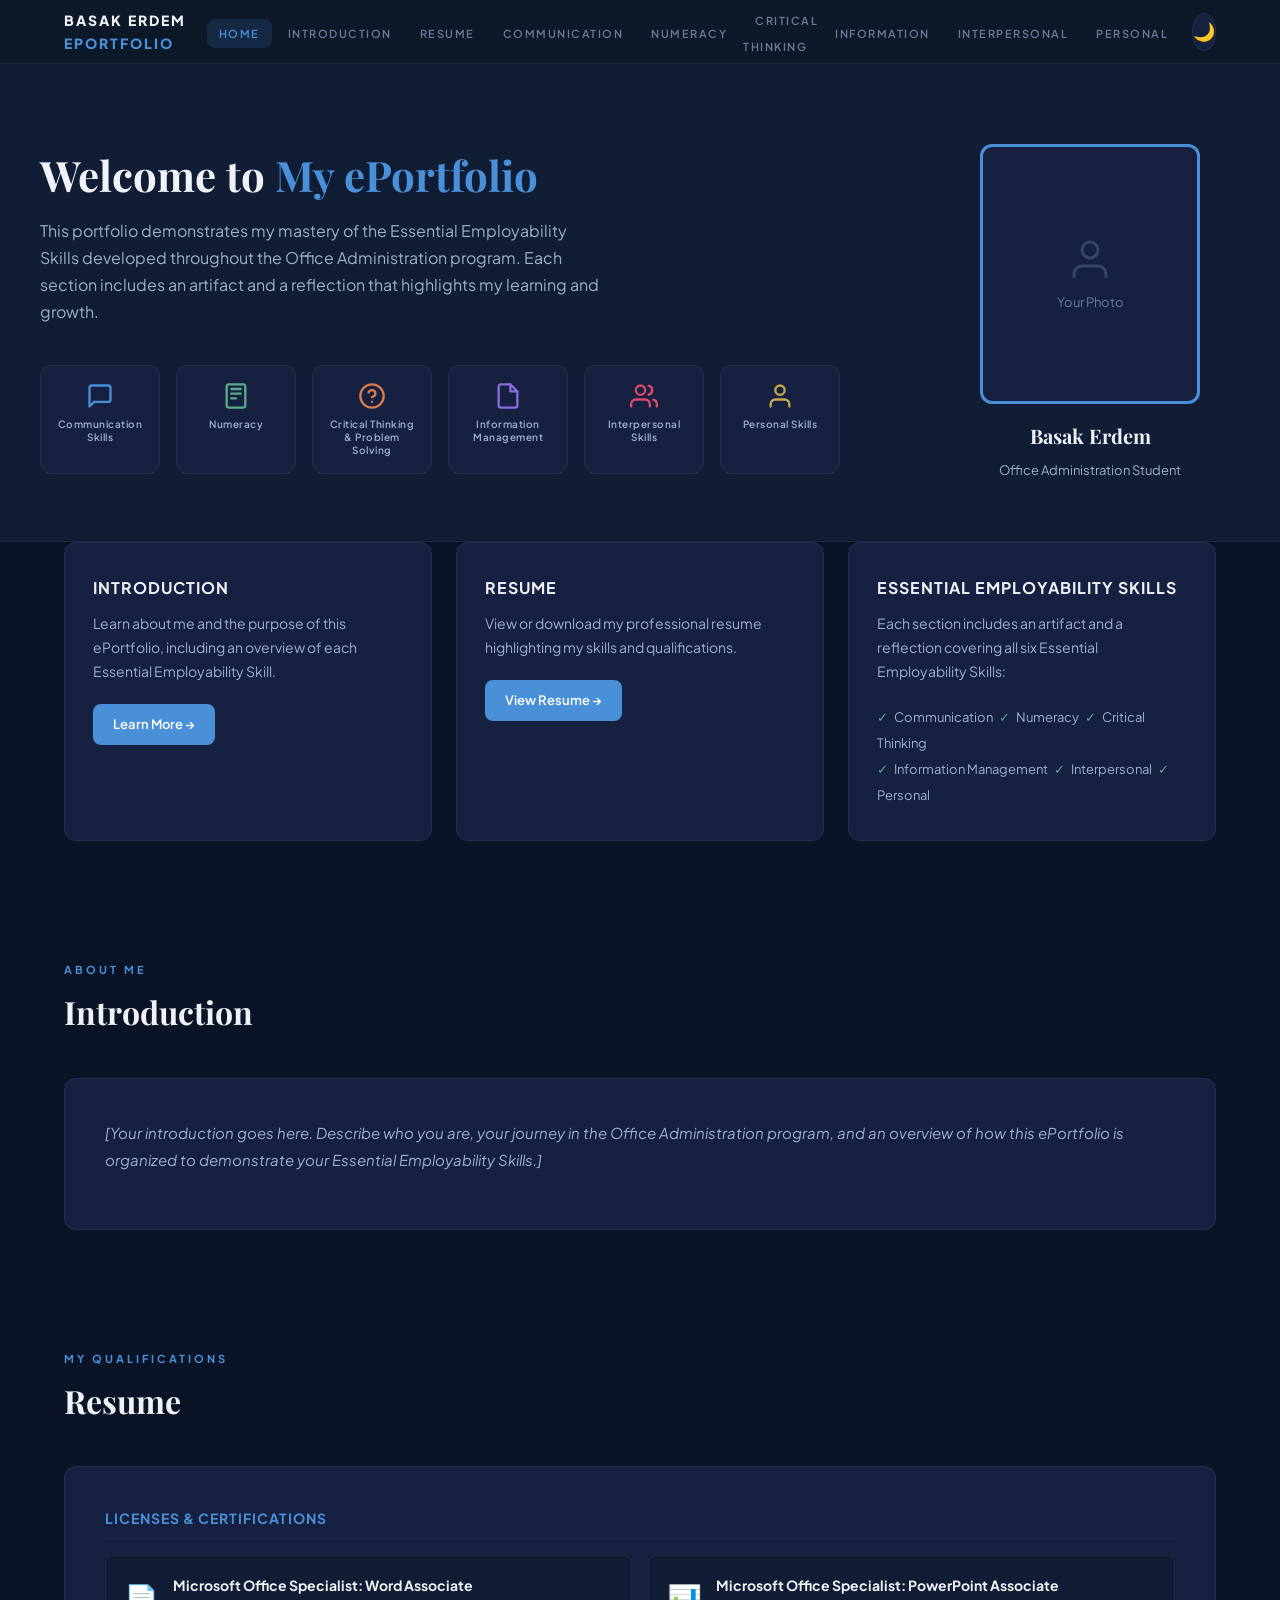
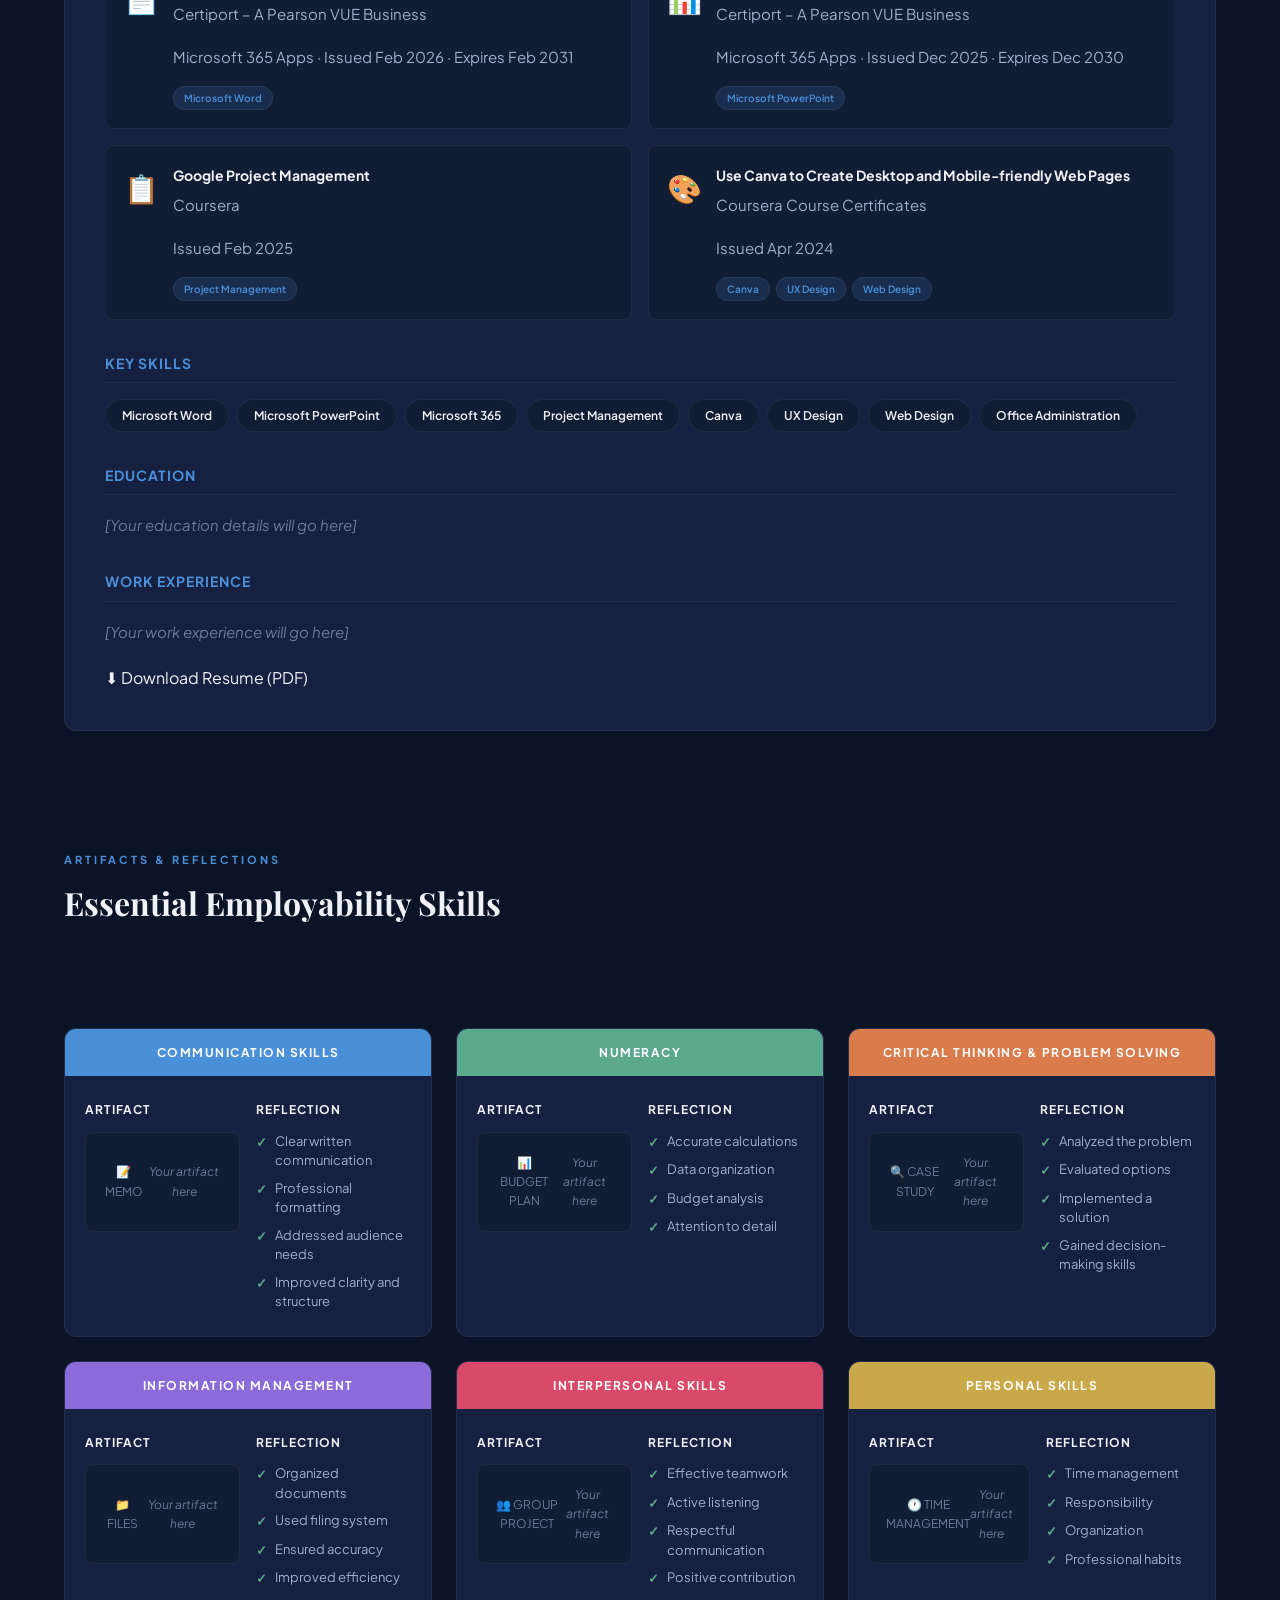
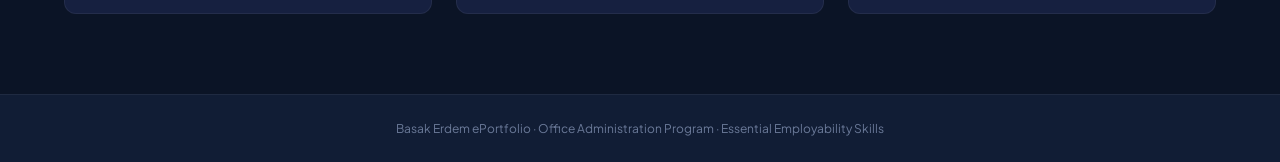
==== index.html @ 3c43a7b3 "Initial portfolio" ====
<!DOCTYPE html>
<html lang="en" data-theme="dark">
<head>
<meta charset="UTF-8">
<meta name="viewport" content="width=device-width, initial-scale=1.0">
<title>Basak Erdem ePortfolio</title>
<link rel="preconnect" href="https://fonts.googleapis.com">
<link href="https://fonts.googleapis.com/css2?family=Plus+Jakarta+Sans:wght@400;500;600;700;800&family=Playfair+Display:wght@600;700&display=swap" rel="stylesheet">
<style>
/* ═══════════════════════════════════════════
   CSS VARIABLES — DARK & LIGHT THEMES
   ═══════════════════════════════════════════ */
:root {
  --nav-height: 64px;
  --max-width: 1200px;
  --radius: 12px;
  --radius-sm: 8px;
  --transition: 0.3s ease;
}

[data-theme="dark"] {
  --bg-primary: #0B1426;
  --bg-secondary: #111D35;
  --bg-card: #162040;
  --bg-card-hover: #1B2A4E;
  --bg-nav: #0D1829;
  --text-primary: #F0F2F8;
  --text-secondary: #A0AECB;
  --text-muted: #6B7A99;
  --accent: #4A90D9;
  --accent-light: #6AADFF;
  --accent-glow: rgba(74, 144, 217, 0.15);
  --border: rgba(255,255,255,0.06);
  --border-hover: rgba(255,255,255,0.12);
  --shadow-card: 0 4px 24px rgba(0,0,0,0.3);
  --shadow-hover: 0 8px 40px rgba(0,0,0,0.4);
  --skill-comm: #4A90D9;
  --skill-num: #5BA88C;
  --skill-crit: #D97B4A;
  --skill-info: #8B6AD9;
  --skill-inter: #D94A6A;
  --skill-personal: #C9A84A;
  --check-color: #5BA88C;
  --hero-overlay: linear-gradient(135deg, rgba(11,20,38,0.95) 0%, rgba(22,32,64,0.85) 100%);
  --photo-border: var(--accent);
}

[data-theme="light"] {
  --bg-primary: #F4F6FB;
  --bg-secondary: #FFFFFF;
  --bg-card: #FFFFFF;
  --bg-card-hover: #F8FAFF;
  --bg-nav: #FFFFFF;
  --text-primary: #1A2340;
  --text-secondary: #4A5568;
  --text-muted: #8795A8;
  --accent: #2B6CB0;
  --accent-light: #3B82C4;
  --accent-glow: rgba(43, 108, 176, 0.08);
  --border: rgba(0,0,0,0.08);
  --border-hover: rgba(0,0,0,0.14);
  --shadow-card: 0 2px 12px rgba(0,0,0,0.06);
  --shadow-hover: 0 6px 24px rgba(0,0,0,0.1);
  --skill-comm: #2B6CB0;
  --skill-num: #2F855A;
  --skill-crit: #C05621;
  --skill-info: #6B46C1;
  --skill-inter: #C53030;
  --skill-personal: #B7791F;
  --check-color: #2F855A;
  --hero-overlay: linear-gradient(135deg, rgba(244,246,251,0.95) 0%, rgba(255,255,255,0.9) 100%);
  --photo-border: var(--accent);
}

/* ═══════════════════════════════════════════
   RESET & BASE
   ═══════════════════════════════════════════ */
*, *::before, *::after { margin: 0; padding: 0; box-sizing: border-box; }

html {
  scroll-behavior: smooth;
  scroll-padding-top: var(--nav-height);
}

body {
  font-family: 'Plus Jakarta Sans', sans-serif;
  background: var(--bg-primary);
  color: var(--text-primary);
  line-height: 1.6;
  transition: background var(--transition), color var(--transition);
}

h1, h2, h3 { font-family: 'Playfair Display', serif; }

a { text-decoration: none; color: inherit; }

/* ═══════════════════════════════════════════
   NAVIGATION
   ═══════════════════════════════════════════ */
.nav {
  position: fixed;
  top: 0;
  left: 0;
  right: 0;
  height: var(--nav-height);
  background: var(--bg-nav);
  border-bottom: 1px solid var(--border);
  backdrop-filter: blur(20px);
  z-index: 1000;
  transition: background var(--transition), border var(--transition);
}

.nav-inner {
  max-width: var(--max-width);
  margin: 0 auto;
  height: 100%;
  display: flex;
  align-items: center;
  justify-content: space-between;
  padding: 0 24px;
}

.nav-brand {
  font-family: 'Plus Jakarta Sans', sans-serif;
  font-weight: 800;
  font-size: 14px;
  letter-spacing: 2px;
  text-transform: uppercase;
  color: var(--text-primary);
}

.nav-brand span {
  color: var(--accent);
}

.nav-links {
  display: flex;
  gap: 4px;
  list-style: none;
  align-items: center;
}

.nav-links a {
  font-size: 11px;
  font-weight: 600;
  letter-spacing: 1.5px;
  text-transform: uppercase;
  color: var(--text-muted);
  padding: 8px 12px;
  border-radius: var(--radius-sm);
  transition: all var(--transition);
}

.nav-links a:hover,
.nav-links a.active {
  color: var(--accent);
  background: var(--accent-glow);
}

.theme-toggle {
  background: var(--bg-card);
  border: 1px solid var(--border);
  color: var(--text-primary);
  width: 38px;
  height: 38px;
  border-radius: 50%;
  cursor: pointer;
  display: flex;
  align-items: center;
  justify-content: center;
  font-size: 18px;
  transition: all var(--transition);
  margin-left: 12px;
}

.theme-toggle:hover {
  border-color: var(--accent);
  background: var(--accent-glow);
}

.hamburger {
  display: none;
  background: none;
  border: none;
  color: var(--text-primary);
  font-size: 24px;
  cursor: pointer;
}

/* ═══════════════════════════════════════════
   HERO SECTION
   ═══════════════════════════════════════════ */
.hero {
  margin-top: var(--nav-height);
  padding: 80px 24px 60px;
  background: var(--bg-secondary);
  border-bottom: 1px solid var(--border);
  transition: background var(--transition);
}

.hero-inner {
  max-width: var(--max-width);
  margin: 0 auto;
  display: grid;
  grid-template-columns: 1fr 300px;
  gap: 60px;
  align-items: center;
}

.hero-content h1 {
  font-size: 42px;
  font-weight: 700;
  margin-bottom: 16px;
  line-height: 1.2;
}

.hero-content h1 span {
  color: var(--accent);
}

.hero-content p {
  font-size: 16px;
  color: var(--text-secondary);
  max-width: 560px;
  margin-bottom: 40px;
  line-height: 1.7;
}

/* Skill Icons Row */
.skill-icons {
  display: flex;
  gap: 16px;
  flex-wrap: wrap;
}

.skill-icon {
  display: flex;
  flex-direction: column;
  align-items: center;
  gap: 8px;
  padding: 16px 12px;
  background: var(--bg-card);
  border: 1px solid var(--border);
  border-radius: var(--radius);
  width: 120px;
  transition: all var(--transition);
  cursor: default;
}

.skill-icon:hover {
  border-color: var(--border-hover);
  transform: translateY(-2px);
  box-shadow: var(--shadow-card);
}

.skill-icon svg {
  width: 28px;
  height: 28px;
}

.skill-icon span {
  font-size: 10px;
  font-weight: 600;
  text-align: center;
  letter-spacing: 0.5px;
  color: var(--text-secondary);
  line-height: 1.3;
}

/* Photo */
.hero-photo {
  display: flex;
  flex-direction: column;
  align-items: center;
  gap: 16px;
}

.photo-frame {
  width: 220px;
  height: 260px;
  border-radius: var(--radius);
  border: 3px solid var(--photo-border);
  overflow: hidden;
  background: var(--bg-card);
  display: flex;
  align-items: center;
  justify-content: center;
  color: var(--text-muted);
  font-size: 13px;
  position: relative;
}

.photo-frame img {
  width: 100%;
  height: 100%;
  object-fit: cover;
}

.photo-placeholder {
  display: flex;
  flex-direction: column;
  align-items: center;
  gap: 8px;
}

.photo-placeholder svg {
  width: 48px;
  height: 48px;
  opacity: 0.4;
}

.hero-photo .name-label {
  font-family: 'Playfair Display', serif;
  font-size: 20px;
  font-weight: 700;
  color: var(--text-primary);
}

.hero-photo .role-label {
  font-size: 13px;
  color: var(--text-secondary);
  margin-top: -8px;
}

/* ═══════════════════════════════════════════
   SECTION: INFO CARDS (Intro, Resume, EES)
   ═══════════════════════════════════════════ */
.section {
  padding: 60px 24px;
  max-width: var(--max-width);
  margin: 0 auto;
}

.section-label {
  font-size: 11px;
  font-weight: 700;
  letter-spacing: 3px;
  text-transform: uppercase;
  color: var(--accent);
  margin-bottom: 8px;
}

.section-title {
  font-size: 32px;
  margin-bottom: 40px;
}

/* Info Cards Row */
.info-cards {
  display: grid;
  grid-template-columns: repeat(3, 1fr);
  gap: 24px;
  padding: 0 24px 60px;
  max-width: var(--max-width);
  margin: 0 auto;
}

.info-card {
  background: var(--bg-card);
  border: 1px solid var(--border);
  border-radius: var(--radius);
  padding: 32px 28px;
  transition: all var(--transition);
  position: relative;
  overflow: hidden;
}

.info-card:hover {
  border-color: var(--border-hover);
  box-shadow: var(--shadow-card);
  transform: translateY(-2px);
}

.info-card h3 {
  font-family: 'Plus Jakarta Sans', sans-serif;
  font-size: 16px;
  font-weight: 700;
  letter-spacing: 1px;
  text-transform: uppercase;
  margin-bottom: 12px;
}

.info-card p {
  font-size: 14px;
  color: var(--text-secondary);
  line-height: 1.7;
  margin-bottom: 20px;
}

.info-card .btn {
  display: inline-flex;
  align-items: center;
  gap: 6px;
  background: var(--accent);
  color: #fff;
  padding: 10px 20px;
  border-radius: var(--radius-sm);
  font-size: 13px;
  font-weight: 600;
  transition: all var(--transition);
}

.info-card .btn:hover {
  background: var(--accent-light);
}

.ees-list {
  font-size: 13px;
  color: var(--text-secondary);
  line-height: 2;
}

.ees-list .check {
  color: var(--check-color);
  margin-right: 4px;
}

/* ═══════════════════════════════════════════
   INTRODUCTION & RESUME SECTIONS
   ═══════════════════════════════════════════ */
.intro-section,
.resume-section {
  padding: 60px 24px;
  max-width: var(--max-width);
  margin: 0 auto;
}

.intro-content,
.resume-content {
  background: var(--bg-card);
  border: 1px solid var(--border);
  border-radius: var(--radius);
  padding: 40px;
}

.intro-content p,
.resume-content p {
  color: var(--text-secondary);
  font-size: 15px;
  line-height: 1.8;
  margin-bottom: 16px;
}

.resume-download {
  margin-top: 20px;
}

.resume-heading {
  font-family: 'Plus Jakarta Sans', sans-serif;
  font-size: 14px;
  font-weight: 700;
  letter-spacing: 1px;
  text-transform: uppercase;
  color: var(--accent);
  margin-bottom: 16px;
  padding-bottom: 8px;
  border-bottom: 1px solid var(--border);
}

.cert-grid {
  display: grid;
  grid-template-columns: repeat(2, 1fr);
  gap: 16px;
}

.cert-card {
  display: flex;
  gap: 14px;
  padding: 18px;
  background: var(--bg-secondary);
  border: 1px solid var(--border);
  border-radius: var(--radius-sm);
  transition: all var(--transition);
}

.cert-card:hover {
  border-color: var(--border-hover);
  box-shadow: var(--shadow-card);
}

.cert-icon {
  font-size: 28px;
  flex-shrink: 0;
  margin-top: 2px;
}

.cert-details h4 {
  font-family: 'Plus Jakarta Sans', sans-serif;
  font-size: 14px;
  font-weight: 700;
  color: var(--text-primary);
  margin-bottom: 4px;
}

.cert-issuer {
  font-size: 13px;
  color: var(--text-secondary);
  margin-bottom: 2px;
}

.cert-meta {
  font-size: 11px;
  color: var(--text-muted);
  margin-bottom: 8px;
}

.cert-tags {
  display: flex;
  gap: 6px;
  flex-wrap: wrap;
}

.cert-tag {
  font-size: 10px;
  font-weight: 600;
  padding: 3px 10px;
  background: var(--accent-glow);
  color: var(--accent);
  border-radius: 20px;
  border: 1px solid var(--border);
}

.skills-tags {
  display: flex;
  gap: 8px;
  flex-wrap: wrap;
}

.skill-tag {
  font-size: 12px;
  font-weight: 600;
  padding: 6px 16px;
  background: var(--bg-secondary);
  color: var(--text-primary);
  border: 1px solid var(--border);
  border-radius: 20px;
  transition: all var(--transition);
}

.skill-tag:hover {
  border-color: var(--accent);
  color: var(--accent);
  background: var(--accent-glow);
}

/* ═══════════════════════════════════════════
   SKILL CARDS GRID
   ═══════════════════════════════════════════ */
.skills-grid {
  display: grid;
  grid-template-columns: repeat(3, 1fr);
  gap: 24px;
  padding: 0 24px 80px;
  max-width: var(--max-width);
  margin: 0 auto;
}

.skill-card {
  background: var(--bg-card);
  border: 1px solid var(--border);
  border-radius: var(--radius);
  overflow: hidden;
  transition: all var(--transition);
}

.skill-card:hover {
  border-color: var(--border-hover);
  box-shadow: var(--shadow-card);
  transform: translateY(-3px);
}

.skill-card-header {
  padding: 14px 20px;
  font-family: 'Plus Jakarta Sans', sans-serif;
  font-size: 12px;
  font-weight: 700;
  letter-spacing: 1.5px;
  text-transform: uppercase;
  color: #fff;
  text-align: center;
}

.skill-card-body {
  padding: 24px 20px;
  display: grid;
  grid-template-columns: 1fr 1fr;
  gap: 16px;
}

.artifact-side h4,
.reflection-side h4 {
  font-family: 'Plus Jakarta Sans', sans-serif;
  font-size: 12px;
  font-weight: 700;
  letter-spacing: 1px;
  text-transform: uppercase;
  margin-bottom: 12px;
  color: var(--text-primary);
}

.artifact-preview {
  background: var(--bg-secondary);
  border: 1px solid var(--border);
  border-radius: var(--radius-sm);
  padding: 16px;
  min-height: 100px;
  display: flex;
  align-items: center;
  justify-content: center;
  color: var(--text-muted);
  font-size: 12px;
  text-align: center;
}

.reflection-list {
  list-style: none;
  display: flex;
  flex-direction: column;
  gap: 8px;
}

.reflection-list li {
  font-size: 13px;
  color: var(--text-secondary);
  display: flex;
  align-items: flex-start;
  gap: 8px;
  line-height: 1.5;
}

.reflection-list li::before {
  content: "✓";
  color: var(--check-color);
  font-weight: 700;
  flex-shrink: 0;
  margin-top: 1px;
}

/* Skill-specific header colors */
.skill-comm .skill-card-header { background: var(--skill-comm); }
.skill-num .skill-card-header { background: var(--skill-num); }
.skill-crit .skill-card-header { background: var(--skill-crit); }
.skill-info .skill-card-header { background: var(--skill-info); }
.skill-inter .skill-card-header { background: var(--skill-inter); }
.skill-personal .skill-card-header { background: var(--skill-personal); }

/* ═══════════════════════════════════════════
   FOOTER
   ═══════════════════════════════════════════ */
.footer {
  padding: 24px;
  text-align: center;
  border-top: 1px solid var(--border);
  font-size: 12px;
  color: var(--text-muted);
  background: var(--bg-secondary);
}

/* ═══════════════════════════════════════════
   MOBILE RESPONSIVE
   ═══════════════════════════════════════════ */
@media (max-width: 900px) {
  .hero-inner { grid-template-columns: 1fr; gap: 40px; }
  .hero-photo { order: -1; }
  .info-cards { grid-template-columns: 1fr; }
  .skills-grid { grid-template-columns: 1fr; }
  .nav-links { display: none; }
  .nav-links.open {
    display: flex;
    flex-direction: column;
    position: absolute;
    top: var(--nav-height);
    left: 0;
    right: 0;
    background: var(--bg-nav);
    border-bottom: 1px solid var(--border);
    padding: 16px;
    gap: 4px;
  }
  .hamburger { display: block; }
}

@media (max-width: 600px) {
  .hero-content h1 { font-size: 28px; }
  .skill-icons { justify-content: center; }
  .skill-icon { width: 100px; }
  .skill-card-body { grid-template-columns: 1fr; }
  .intro-content, .resume-content { padding: 24px; }
  .cert-grid { grid-template-columns: 1fr; }
}

/* ═══════════════════════════════════════════
   SCROLL ANIMATIONS
   ═══════════════════════════════════════════ */
.fade-in {
  opacity: 0;
  transform: translateY(20px);
  transition: opacity 0.6s ease, transform 0.6s ease;
}

.fade-in.visible {
  opacity: 1;
  transform: translateY(0);
}
</style>
</head>
<body>

<!-- ═══════════════ NAVIGATION ═══════════════ -->
<nav class="nav">
  <div class="nav-inner">
    <div class="nav-brand">Basak Erdem <span>ePortfolio</span></div>
    <ul class="nav-links" id="navLinks">
      <li><a href="#home" class="active">Home</a></li>
      <li><a href="#introduction">Introduction</a></li>
      <li><a href="#resume">Resume</a></li>
      <li><a href="#communication">Communication</a></li>
      <li><a href="#numeracy">Numeracy</a></li>
      <li><a href="#critical-thinking">Critical Thinking</a></li>
      <li><a href="#information">Information</a></li>
      <li><a href="#interpersonal">Interpersonal</a></li>
      <li><a href="#personal">Personal</a></li>
    </ul>
    <button class="theme-toggle" id="themeToggle" title="Toggle theme">🌙</button>
    <button class="hamburger" id="hamburger">☰</button>
  </div>
</nav>

<!-- ═══════════════ HERO ═══════════════ -->
<section class="hero" id="home">
  <div class="hero-inner">
    <div class="hero-content">
      <h1>Welcome to <span>My ePortfolio</span></h1>
      <p>This portfolio demonstrates my mastery of the Essential Employability Skills developed throughout the Office Administration program. Each section includes an artifact and a reflection that highlights my learning and growth.</p>
      <div class="skill-icons">
        <div class="skill-icon fade-in">
          <svg viewBox="0 0 24 24" fill="none" stroke="var(--skill-comm)" stroke-width="2" stroke-linecap="round" stroke-linejoin="round"><path d="M21 15a2 2 0 0 1-2 2H7l-4 4V5a2 2 0 0 1 2-2h14a2 2 0 0 1 2 2z"/></svg>
          <span>Communication Skills</span>
        </div>
        <div class="skill-icon fade-in">
          <svg viewBox="0 0 24 24" fill="none" stroke="var(--skill-num)" stroke-width="2" stroke-linecap="round" stroke-linejoin="round"><rect x="4" y="2" width="16" height="20" rx="2"/><line x1="8" y1="6" x2="16" y2="6"/><line x1="8" y1="10" x2="16" y2="10"/><line x1="8" y1="14" x2="12" y2="14"/></svg>
          <span>Numeracy</span>
        </div>
        <div class="skill-icon fade-in">
          <svg viewBox="0 0 24 24" fill="none" stroke="var(--skill-crit)" stroke-width="2" stroke-linecap="round" stroke-linejoin="round"><circle cx="12" cy="12" r="10"/><path d="M9.09 9a3 3 0 0 1 5.83 1c0 2-3 3-3 3"/><line x1="12" y1="17" x2="12.01" y2="17"/></svg>
          <span>Critical Thinking & Problem Solving</span>
        </div>
        <div class="skill-icon fade-in">
          <svg viewBox="0 0 24 24" fill="none" stroke="var(--skill-info)" stroke-width="2" stroke-linecap="round" stroke-linejoin="round"><path d="M14 2H6a2 2 0 0 0-2 2v16a2 2 0 0 0 2 2h12a2 2 0 0 0 2-2V8z"/><polyline points="14 2 14 8 20 8"/></svg>
          <span>Information Management</span>
        </div>
        <div class="skill-icon fade-in">
          <svg viewBox="0 0 24 24" fill="none" stroke="var(--skill-inter)" stroke-width="2" stroke-linecap="round" stroke-linejoin="round"><path d="M17 21v-2a4 4 0 0 0-4-4H5a4 4 0 0 0-4 4v2"/><circle cx="9" cy="7" r="4"/><path d="M23 21v-2a4 4 0 0 0-3-3.87"/><path d="M16 3.13a4 4 0 0 1 0 7.75"/></svg>
          <span>Interpersonal Skills</span>
        </div>
        <div class="skill-icon fade-in">
          <svg viewBox="0 0 24 24" fill="none" stroke="var(--skill-personal)" stroke-width="2" stroke-linecap="round" stroke-linejoin="round"><path d="M20 21v-2a4 4 0 0 0-4-4H8a4 4 0 0 0-4 4v2"/><circle cx="12" cy="7" r="4"/></svg>
          <span>Personal Skills</span>
        </div>
      </div>
    </div>
    <div class="hero-photo">
      <div class="photo-frame">
        <!-- Replace with: <img src="photo.jpg" alt="Basak Erdem"> -->
        <div class="photo-placeholder">
          <svg viewBox="0 0 24 24" fill="none" stroke="currentColor" stroke-width="1.5"><path d="M20 21v-2a4 4 0 0 0-4-4H8a4 4 0 0 0-4 4v2"/><circle cx="12" cy="7" r="4"/></svg>
          <span>Your Photo</span>
        </div>
      </div>
      <div class="name-label">Basak Erdem</div>
      <div class="role-label">Office Administration Student</div>
    </div>
  </div>
</section>

<!-- ═══════════════ INFO CARDS ═══════════════ -->
<div class="info-cards">
  <div class="info-card fade-in">
    <h3>Introduction</h3>
    <p>Learn about me and the purpose of this ePortfolio, including an overview of each Essential Employability Skill.</p>
    <a href="#introduction" class="btn">Learn More →</a>
  </div>
  <div class="info-card fade-in">
    <h3>Resume</h3>
    <p>View or download my professional resume highlighting my skills and qualifications.</p>
    <a href="#resume" class="btn">View Resume →</a>
  </div>
  <div class="info-card fade-in">
    <h3>Essential Employability Skills</h3>
    <p>Each section includes an artifact and a reflection covering all six Essential Employability Skills:</p>
    <div class="ees-list">
      <span class="check">✓</span> Communication &nbsp;
      <span class="check">✓</span> Numeracy &nbsp;
      <span class="check">✓</span> Critical Thinking<br>
      <span class="check">✓</span> Information Management &nbsp;
      <span class="check">✓</span> Interpersonal &nbsp;
      <span class="check">✓</span> Personal
    </div>
  </div>
</div>

<!-- ═══════════════ INTRODUCTION SECTION ═══════════════ -->
<section class="intro-section" id="introduction">
  <p class="section-label">About Me</p>
  <h2 class="section-title">Introduction</h2>
  <div class="intro-content fade-in">
    <p><!-- REPLACE: Write your introduction here. Include who you are, your program, and an overview of your ePortfolio. --><em>[Your introduction goes here. Describe who you are, your journey in the Office Administration program, and an overview of how this ePortfolio is organized to demonstrate your Essential Employability Skills.]</em></p>
  </div>
</section>

<!-- ═══════════════ RESUME SECTION ═══════════════ -->
<section class="resume-section" id="resume">
  <p class="section-label">My Qualifications</p>
  <h2 class="section-title">Resume</h2>
  <div class="resume-content fade-in">

    <!-- CERTIFICATIONS -->
    <h3 class="resume-heading">Licenses & Certifications</h3>
    <div class="cert-grid">
      <div class="cert-card">
        <div class="cert-icon">📄</div>
        <div class="cert-details">
          <h4>Microsoft Office Specialist: Word Associate</h4>
          <p class="cert-issuer">Certiport – A Pearson VUE Business</p>
          <p class="cert-meta">Microsoft 365 Apps · Issued Feb 2026 · Expires Feb 2031</p>
          <div class="cert-tags"><span class="cert-tag">Microsoft Word</span></div>
        </div>
      </div>
      <div class="cert-card">
        <div class="cert-icon">📊</div>
        <div class="cert-details">
          <h4>Microsoft Office Specialist: PowerPoint Associate</h4>
          <p class="cert-issuer">Certiport – A Pearson VUE Business</p>
          <p class="cert-meta">Microsoft 365 Apps · Issued Dec 2025 · Expires Dec 2030</p>
          <div class="cert-tags"><span class="cert-tag">Microsoft PowerPoint</span></div>
        </div>
      </div>
      <div class="cert-card">
        <div class="cert-icon">📋</div>
        <div class="cert-details">
          <h4>Google Project Management</h4>
          <p class="cert-issuer">Coursera</p>
          <p class="cert-meta">Issued Feb 2025</p>
          <div class="cert-tags"><span class="cert-tag">Project Management</span></div>
        </div>
      </div>
      <div class="cert-card">
        <div class="cert-icon">🎨</div>
        <div class="cert-details">
          <h4>Use Canva to Create Desktop and Mobile-friendly Web Pages</h4>
          <p class="cert-issuer">Coursera Course Certificates</p>
          <p class="cert-meta">Issued Apr 2024</p>
          <div class="cert-tags">
            <span class="cert-tag">Canva</span>
            <span class="cert-tag">UX Design</span>
            <span class="cert-tag">Web Design</span>
          </div>
        </div>
      </div>
    </div>

    <!-- SKILLS SUMMARY -->
    <h3 class="resume-heading" style="margin-top: 32px;">Key Skills</h3>
    <div class="skills-tags">
      <span class="skill-tag">Microsoft Word</span>
      <span class="skill-tag">Microsoft PowerPoint</span>
      <span class="skill-tag">Microsoft 365</span>
      <span class="skill-tag">Project Management</span>
      <span class="skill-tag">Canva</span>
      <span class="skill-tag">UX Design</span>
      <span class="skill-tag">Web Design</span>
      <span class="skill-tag">Office Administration</span>
    </div>

    <!-- PLACEHOLDER for additional resume content -->
    <h3 class="resume-heading" style="margin-top: 32px;">Education</h3>
    <p style="color: var(--text-muted); font-style: italic;">[Your education details will go here]</p>

    <h3 class="resume-heading" style="margin-top: 32px;">Work Experience</h3>
    <p style="color: var(--text-muted); font-style: italic;">[Your work experience will go here]</p>

    <div class="resume-download">
      <a href="#" class="btn" download>⬇ Download Resume (PDF)</a>
    </div>
  </div>
</section>

<!-- ═══════════════ EES SECTION HEADER ═══════════════ -->
<section class="section" id="ees-skills">
  <p class="section-label">Artifacts & Reflections</p>
  <h2 class="section-title">Essential Employability Skills</h2>
</section>

<!-- ═══════════════ SKILL CARDS GRID ═══════════════ -->
<div class="skills-grid">

  <!-- COMMUNICATION -->
  <div class="skill-card skill-comm fade-in" id="communication">
    <div class="skill-card-header">Communication Skills</div>
    <div class="skill-card-body">
      <div class="artifact-side">
        <h4>Artifact</h4>
        <div class="artifact-preview">
          <!-- REPLACE: Insert artifact image or description -->
          📝 MEMO<br><em>Your artifact here</em>
        </div>
      </div>
      <div class="reflection-side">
        <h4>Reflection</h4>
        <ul class="reflection-list">
          <li>Clear written communication</li>
          <li>Professional formatting</li>
          <li>Addressed audience needs</li>
          <li>Improved clarity and structure</li>
        </ul>
      </div>
    </div>
  </div>

  <!-- NUMERACY -->
  <div class="skill-card skill-num fade-in" id="numeracy">
    <div class="skill-card-header">Numeracy</div>
    <div class="skill-card-body">
      <div class="artifact-side">
        <h4>Artifact</h4>
        <div class="artifact-preview">
          📊 BUDGET PLAN<br><em>Your artifact here</em>
        </div>
      </div>
      <div class="reflection-side">
        <h4>Reflection</h4>
        <ul class="reflection-list">
          <li>Accurate calculations</li>
          <li>Data organization</li>
          <li>Budget analysis</li>
          <li>Attention to detail</li>
        </ul>
      </div>
    </div>
  </div>

  <!-- CRITICAL THINKING -->
  <div class="skill-card skill-crit fade-in" id="critical-thinking">
    <div class="skill-card-header">Critical Thinking & Problem Solving</div>
    <div class="skill-card-body">
      <div class="artifact-side">
        <h4>Artifact</h4>
        <div class="artifact-preview">
          🔍 CASE STUDY<br><em>Your artifact here</em>
        </div>
      </div>
      <div class="reflection-side">
        <h4>Reflection</h4>
        <ul class="reflection-list">
          <li>Analyzed the problem</li>
          <li>Evaluated options</li>
          <li>Implemented a solution</li>
          <li>Gained decision-making skills</li>
        </ul>
      </div>
    </div>
  </div>

  <!-- INFORMATION MANAGEMENT -->
  <div class="skill-card skill-info fade-in" id="information">
    <div class="skill-card-header">Information Management</div>
    <div class="skill-card-body">
      <div class="artifact-side">
        <h4>Artifact</h4>
        <div class="artifact-preview">
          📁 FILES<br><em>Your artifact here</em>
        </div>
      </div>
      <div class="reflection-side">
        <h4>Reflection</h4>
        <ul class="reflection-list">
          <li>Organized documents</li>
          <li>Used filing system</li>
          <li>Ensured accuracy</li>
          <li>Improved efficiency</li>
        </ul>
      </div>
    </div>
  </div>

  <!-- INTERPERSONAL -->
  <div class="skill-card skill-inter fade-in" id="interpersonal">
    <div class="skill-card-header">Interpersonal Skills</div>
    <div class="skill-card-body">
      <div class="artifact-side">
        <h4>Artifact</h4>
        <div class="artifact-preview">
          👥 GROUP PROJECT<br><em>Your artifact here</em>
        </div>
      </div>
      <div class="reflection-side">
        <h4>Reflection</h4>
        <ul class="reflection-list">
          <li>Effective teamwork</li>
          <li>Active listening</li>
          <li>Respectful communication</li>
          <li>Positive contribution</li>
        </ul>
      </div>
    </div>
  </div>

  <!-- PERSONAL -->
  <div class="skill-card skill-personal fade-in" id="personal">
    <div class="skill-card-header">Personal Skills</div>
    <div class="skill-card-body">
      <div class="artifact-side">
        <h4>Artifact</h4>
        <div class="artifact-preview">
          🕐 TIME MANAGEMENT<br><em>Your artifact here</em>
        </div>
      </div>
      <div class="reflection-side">
        <h4>Reflection</h4>
        <ul class="reflection-list">
          <li>Time management</li>
          <li>Responsibility</li>
          <li>Organization</li>
          <li>Professional habits</li>
        </ul>
      </div>
    </div>
  </div>

</div>

<!-- ═══════════════ FOOTER ═══════════════ -->
<footer class="footer">
  Basak Erdem ePortfolio · Office Administration Program · Essential Employability Skills
</footer>

<!-- ═══════════════ JAVASCRIPT ═══════════════ -->
<script>
// Theme Toggle
const toggle = document.getElementById('themeToggle');
const html = document.documentElement;

toggle.addEventListener('click', () => {
  const current = html.getAttribute('data-theme');
  const next = current === 'dark' ? 'light' : 'dark';
  html.setAttribute('data-theme', next);
  toggle.textContent = next === 'dark' ? '🌙' : '☀️';
  localStorage.setItem('theme', next);
});

// Load saved theme
const saved = localStorage.getItem('theme');
if (saved) {
  html.setAttribute('data-theme', saved);
  toggle.textContent = saved === 'dark' ? '🌙' : '☀️';
}

// Mobile hamburger
document.getElementById('hamburger').addEventListener('click', () => {
  document.getElementById('navLinks').classList.toggle('open');
});

// Close mobile menu on link click
document.querySelectorAll('.nav-links a').forEach(link => {
  link.addEventListener('click', () => {
    document.getElementById('navLinks').classList.remove('open');
  });
});

// Active nav link on scroll
const sections = document.querySelectorAll('section[id], div[id]');
const navLinks = document.querySelectorAll('.nav-links a');

window.addEventListener('scroll', () => {
  let current = '';
  sections.forEach(section => {
    const top = section.offsetTop - 100;
    if (window.scrollY >= top) current = section.getAttribute('id');
  });
  navLinks.forEach(link => {
    link.classList.remove('active');
    if (link.getAttribute('href') === '#' + current) link.classList.add('active');
  });
});

// Scroll fade-in animations
const observer = new IntersectionObserver((entries) => {
  entries.forEach(entry => {
    if (entry.isIntersecting) {
      entry.target.classList.add('visible');
    }
  });
}, { threshold: 0.1 });

document.querySelectorAll('.fade-in').forEach(el => observer.observe(el));
</script>

</body>
</html>
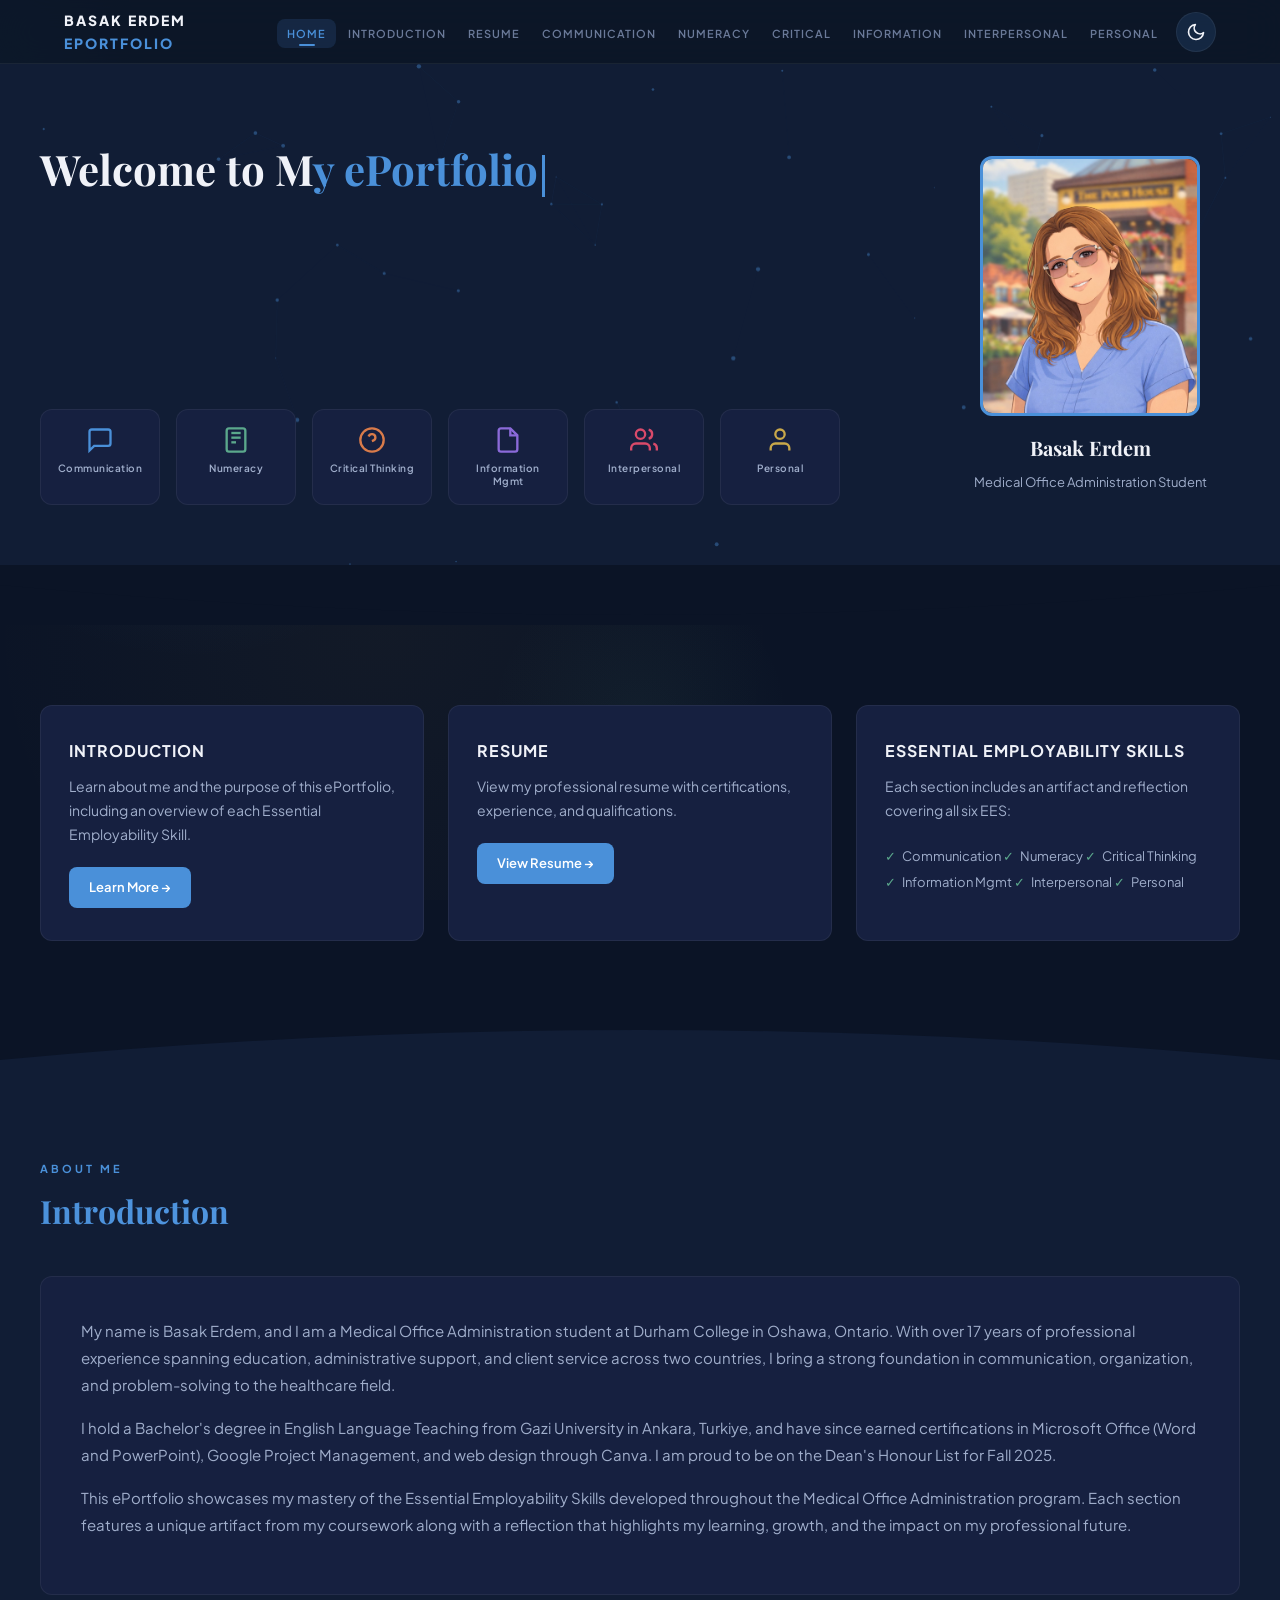
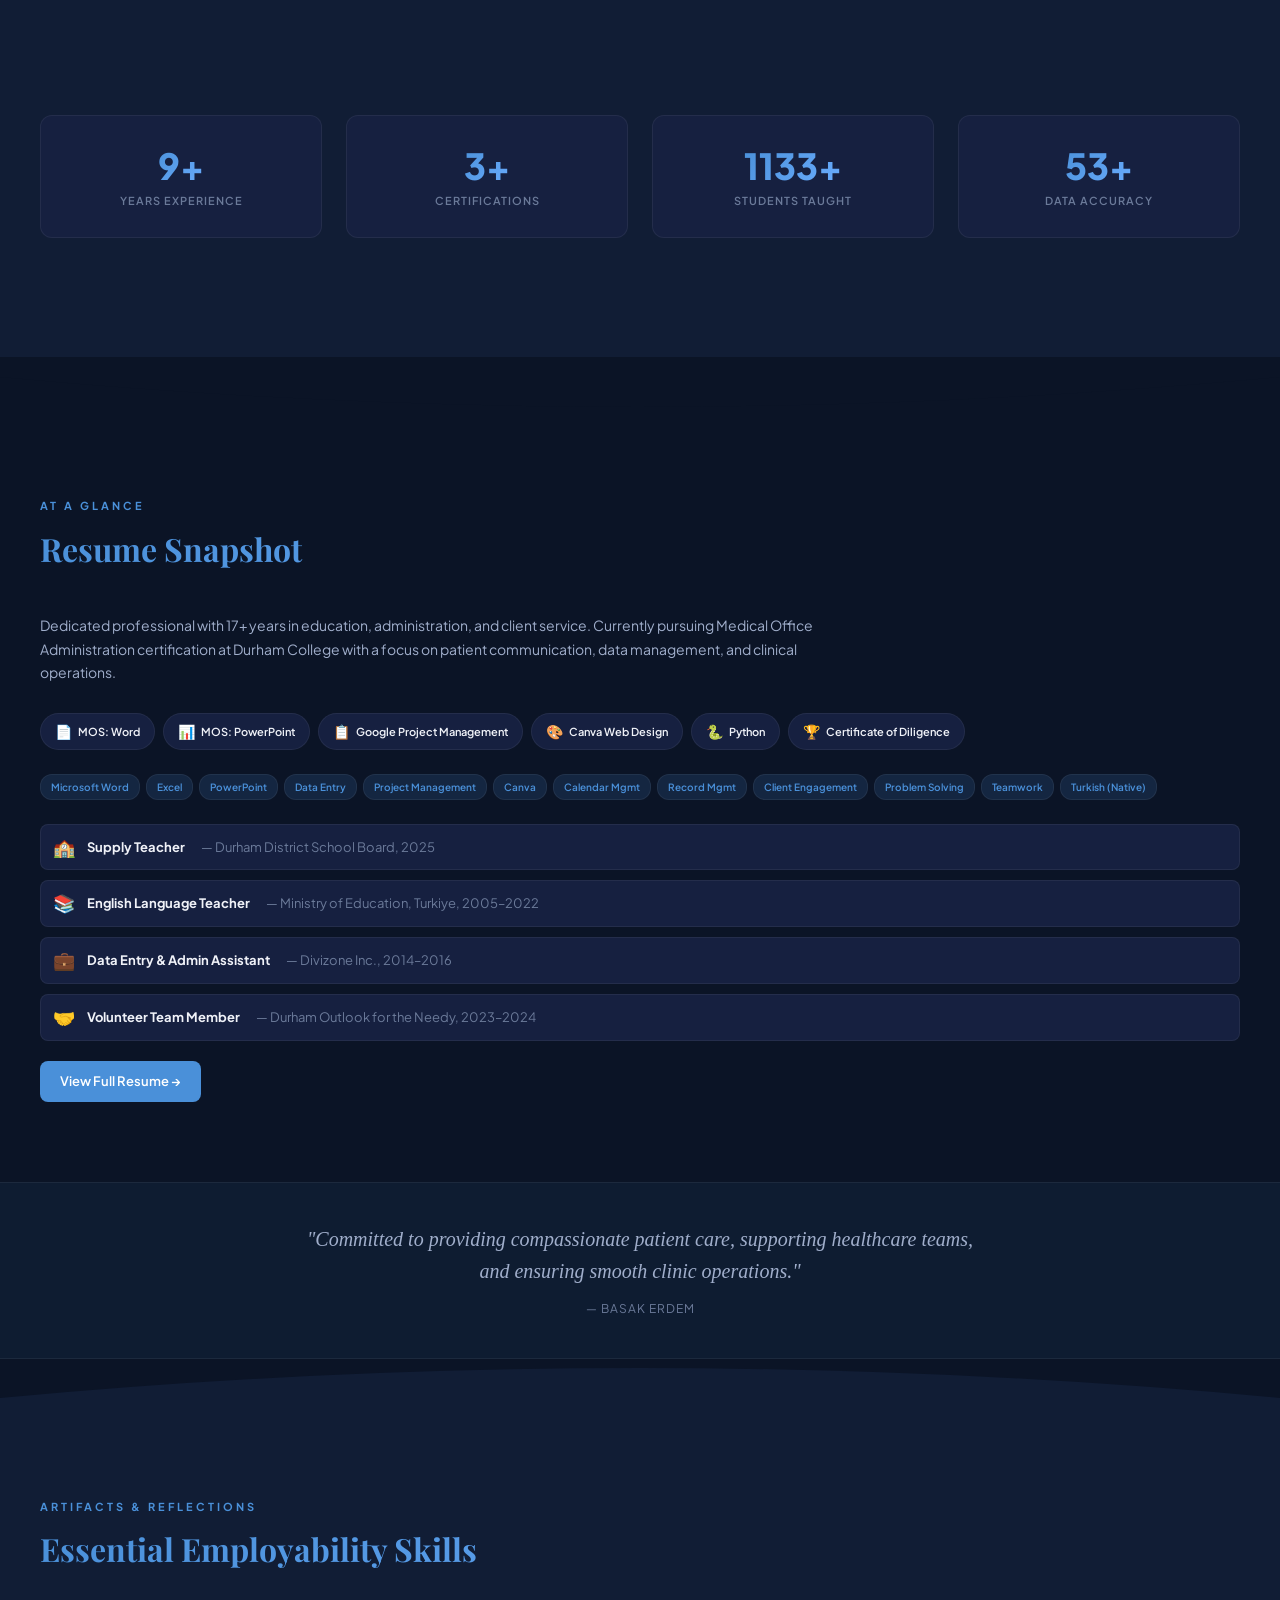
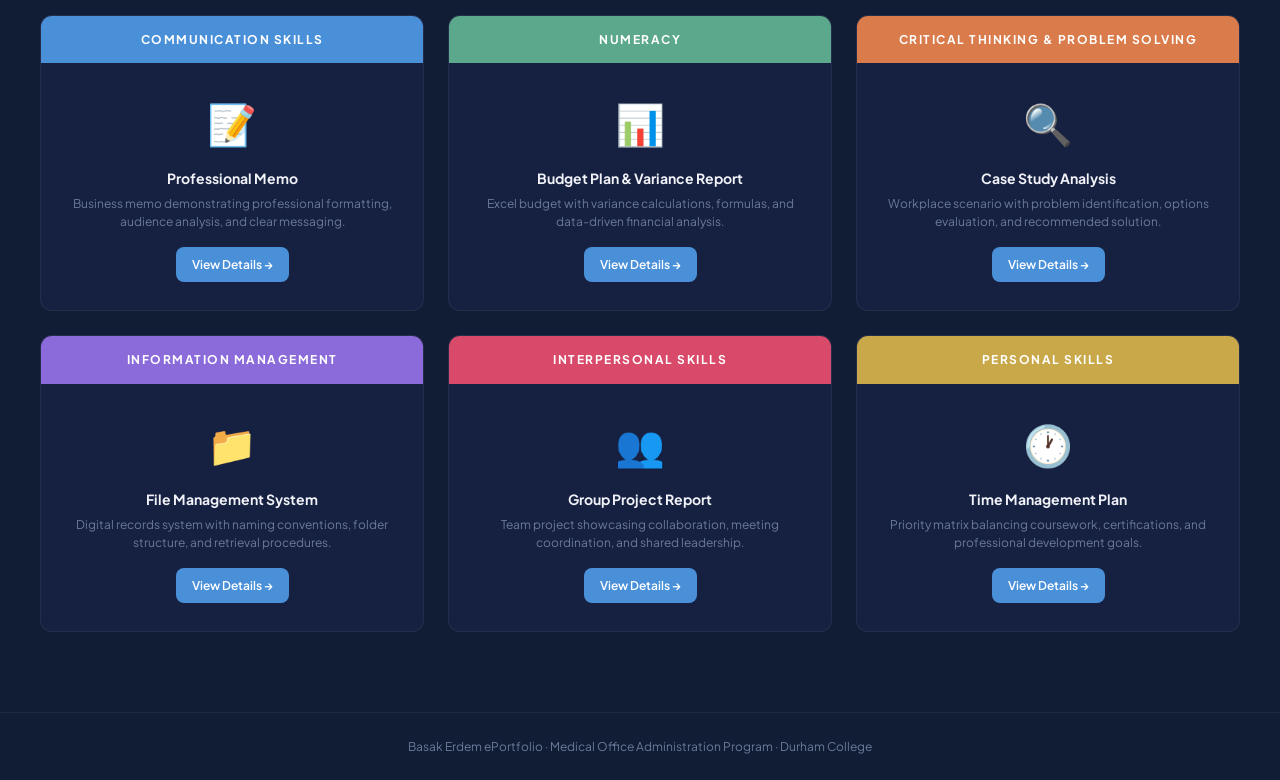
==== commit 21311ad1: "Updated to multi-page" ====
--- a/index.html
+++ b/index.html
@@ -6,1094 +6,266 @@
 <title>Basak Erdem ePortfolio</title>
 <link rel="preconnect" href="https://fonts.googleapis.com">
 <link href="https://fonts.googleapis.com/css2?family=Plus+Jakarta+Sans:wght@400;500;600;700;800&family=Playfair+Display:wght@600;700&display=swap" rel="stylesheet">
+<link rel="stylesheet" href="styles.css">
 <style>
-/* ═══════════════════════════════════════════
-   CSS VARIABLES — DARK & LIGHT THEMES
-   ═══════════════════════════════════════════ */
-:root {
-  --nav-height: 64px;
-  --max-width: 1200px;
-  --radius: 12px;
-  --radius-sm: 8px;
-  --transition: 0.3s ease;
-}
-
-[data-theme="dark"] {
-  --bg-primary: #0B1426;
-  --bg-secondary: #111D35;
-  --bg-card: #162040;
-  --bg-card-hover: #1B2A4E;
-  --bg-nav: #0D1829;
-  --text-primary: #F0F2F8;
-  --text-secondary: #A0AECB;
-  --text-muted: #6B7A99;
-  --accent: #4A90D9;
-  --accent-light: #6AADFF;
-  --accent-glow: rgba(74, 144, 217, 0.15);
-  --border: rgba(255,255,255,0.06);
-  --border-hover: rgba(255,255,255,0.12);
-  --shadow-card: 0 4px 24px rgba(0,0,0,0.3);
-  --shadow-hover: 0 8px 40px rgba(0,0,0,0.4);
-  --skill-comm: #4A90D9;
-  --skill-num: #5BA88C;
-  --skill-crit: #D97B4A;
-  --skill-info: #8B6AD9;
-  --skill-inter: #D94A6A;
-  --skill-personal: #C9A84A;
-  --check-color: #5BA88C;
-  --hero-overlay: linear-gradient(135deg, rgba(11,20,38,0.95) 0%, rgba(22,32,64,0.85) 100%);
-  --photo-border: var(--accent);
-}
-
-[data-theme="light"] {
-  --bg-primary: #F4F6FB;
-  --bg-secondary: #FFFFFF;
-  --bg-card: #FFFFFF;
-  --bg-card-hover: #F8FAFF;
-  --bg-nav: #FFFFFF;
-  --text-primary: #1A2340;
-  --text-secondary: #4A5568;
-  --text-muted: #8795A8;
-  --accent: #2B6CB0;
-  --accent-light: #3B82C4;
-  --accent-glow: rgba(43, 108, 176, 0.08);
-  --border: rgba(0,0,0,0.08);
-  --border-hover: rgba(0,0,0,0.14);
-  --shadow-card: 0 2px 12px rgba(0,0,0,0.06);
-  --shadow-hover: 0 6px 24px rgba(0,0,0,0.1);
-  --skill-comm: #2B6CB0;
-  --skill-num: #2F855A;
-  --skill-crit: #C05621;
-  --skill-info: #6B46C1;
-  --skill-inter: #C53030;
-  --skill-personal: #B7791F;
-  --check-color: #2F855A;
-  --hero-overlay: linear-gradient(135deg, rgba(244,246,251,0.95) 0%, rgba(255,255,255,0.9) 100%);
-  --photo-border: var(--accent);
-}
-
-/* ═══════════════════════════════════════════
-   RESET & BASE
-   ═══════════════════════════════════════════ */
-*, *::before, *::after { margin: 0; padding: 0; box-sizing: border-box; }
-
-html {
-  scroll-behavior: smooth;
-  scroll-padding-top: var(--nav-height);
-}
-
-body {
-  font-family: 'Plus Jakarta Sans', sans-serif;
-  background: var(--bg-primary);
-  color: var(--text-primary);
-  line-height: 1.6;
-  transition: background var(--transition), color var(--transition);
-}
-
-h1, h2, h3 { font-family: 'Playfair Display', serif; }
-
-a { text-decoration: none; color: inherit; }
-
-/* ═══════════════════════════════════════════
-   NAVIGATION
-   ═══════════════════════════════════════════ */
-.nav {
-  position: fixed;
-  top: 0;
-  left: 0;
-  right: 0;
-  height: var(--nav-height);
-  background: var(--bg-nav);
-  border-bottom: 1px solid var(--border);
-  backdrop-filter: blur(20px);
-  z-index: 1000;
-  transition: background var(--transition), border var(--transition);
-}
-
-.nav-inner {
-  max-width: var(--max-width);
-  margin: 0 auto;
-  height: 100%;
-  display: flex;
-  align-items: center;
-  justify-content: space-between;
-  padding: 0 24px;
-}
-
-.nav-brand {
-  font-family: 'Plus Jakarta Sans', sans-serif;
-  font-weight: 800;
-  font-size: 14px;
-  letter-spacing: 2px;
-  text-transform: uppercase;
-  color: var(--text-primary);
-}
-
-.nav-brand span {
-  color: var(--accent);
-}
-
-.nav-links {
-  display: flex;
-  gap: 4px;
-  list-style: none;
-  align-items: center;
-}
-
-.nav-links a {
-  font-size: 11px;
-  font-weight: 600;
-  letter-spacing: 1.5px;
-  text-transform: uppercase;
-  color: var(--text-muted);
-  padding: 8px 12px;
-  border-radius: var(--radius-sm);
-  transition: all var(--transition);
-}
-
-.nav-links a:hover,
-.nav-links a.active {
-  color: var(--accent);
-  background: var(--accent-glow);
-}
-
-.theme-toggle {
-  background: var(--bg-card);
-  border: 1px solid var(--border);
-  color: var(--text-primary);
-  width: 38px;
-  height: 38px;
-  border-radius: 50%;
-  cursor: pointer;
-  display: flex;
-  align-items: center;
-  justify-content: center;
-  font-size: 18px;
-  transition: all var(--transition);
-  margin-left: 12px;
-}
-
-.theme-toggle:hover {
-  border-color: var(--accent);
-  background: var(--accent-glow);
-}
-
-.hamburger {
-  display: none;
-  background: none;
-  border: none;
-  color: var(--text-primary);
-  font-size: 24px;
-  cursor: pointer;
-}
-
-/* ═══════════════════════════════════════════
-   HERO SECTION
-   ═══════════════════════════════════════════ */
-.hero {
-  margin-top: var(--nav-height);
-  padding: 80px 24px 60px;
-  background: var(--bg-secondary);
-  border-bottom: 1px solid var(--border);
-  transition: background var(--transition);
-}
-
-.hero-inner {
-  max-width: var(--max-width);
-  margin: 0 auto;
-  display: grid;
-  grid-template-columns: 1fr 300px;
-  gap: 60px;
-  align-items: center;
-}
-
-.hero-content h1 {
-  font-size: 42px;
-  font-weight: 700;
-  margin-bottom: 16px;
-  line-height: 1.2;
-}
-
-.hero-content h1 span {
-  color: var(--accent);
-}
-
-.hero-content p {
-  font-size: 16px;
-  color: var(--text-secondary);
-  max-width: 560px;
-  margin-bottom: 40px;
-  line-height: 1.7;
-}
-
-/* Skill Icons Row */
-.skill-icons {
-  display: flex;
-  gap: 16px;
-  flex-wrap: wrap;
-}
-
-.skill-icon {
-  display: flex;
-  flex-direction: column;
-  align-items: center;
-  gap: 8px;
-  padding: 16px 12px;
-  background: var(--bg-card);
-  border: 1px solid var(--border);
-  border-radius: var(--radius);
-  width: 120px;
-  transition: all var(--transition);
-  cursor: default;
-}
-
-.skill-icon:hover {
-  border-color: var(--border-hover);
-  transform: translateY(-2px);
-  box-shadow: var(--shadow-card);
-}
-
-.skill-icon svg {
-  width: 28px;
-  height: 28px;
-}
-
-.skill-icon span {
-  font-size: 10px;
-  font-weight: 600;
-  text-align: center;
-  letter-spacing: 0.5px;
-  color: var(--text-secondary);
-  line-height: 1.3;
-}
-
-/* Photo */
-.hero-photo {
-  display: flex;
-  flex-direction: column;
-  align-items: center;
-  gap: 16px;
-}
-
-.photo-frame {
-  width: 220px;
-  height: 260px;
-  border-radius: var(--radius);
-  border: 3px solid var(--photo-border);
-  overflow: hidden;
-  background: var(--bg-card);
-  display: flex;
-  align-items: center;
-  justify-content: center;
-  color: var(--text-muted);
-  font-size: 13px;
-  position: relative;
-}
-
-.photo-frame img {
-  width: 100%;
-  height: 100%;
-  object-fit: cover;
-}
-
-.photo-placeholder {
-  display: flex;
-  flex-direction: column;
-  align-items: center;
-  gap: 8px;
-}
-
-.photo-placeholder svg {
-  width: 48px;
-  height: 48px;
-  opacity: 0.4;
-}
-
-.hero-photo .name-label {
-  font-family: 'Playfair Display', serif;
-  font-size: 20px;
-  font-weight: 700;
-  color: var(--text-primary);
-}
-
-.hero-photo .role-label {
-  font-size: 13px;
-  color: var(--text-secondary);
-  margin-top: -8px;
-}
-
-/* ═══════════════════════════════════════════
-   SECTION: INFO CARDS (Intro, Resume, EES)
-   ═══════════════════════════════════════════ */
-.section {
-  padding: 60px 24px;
-  max-width: var(--max-width);
-  margin: 0 auto;
-}
-
-.section-label {
-  font-size: 11px;
-  font-weight: 700;
-  letter-spacing: 3px;
-  text-transform: uppercase;
-  color: var(--accent);
-  margin-bottom: 8px;
-}
-
-.section-title {
-  font-size: 32px;
-  margin-bottom: 40px;
-}
-
-/* Info Cards Row */
-.info-cards {
-  display: grid;
-  grid-template-columns: repeat(3, 1fr);
-  gap: 24px;
-  padding: 0 24px 60px;
-  max-width: var(--max-width);
-  margin: 0 auto;
-}
-
-.info-card {
-  background: var(--bg-card);
-  border: 1px solid var(--border);
-  border-radius: var(--radius);
-  padding: 32px 28px;
-  transition: all var(--transition);
-  position: relative;
-  overflow: hidden;
-}
-
-.info-card:hover {
-  border-color: var(--border-hover);
-  box-shadow: var(--shadow-card);
-  transform: translateY(-2px);
-}
-
-.info-card h3 {
-  font-family: 'Plus Jakarta Sans', sans-serif;
-  font-size: 16px;
-  font-weight: 700;
-  letter-spacing: 1px;
-  text-transform: uppercase;
-  margin-bottom: 12px;
-}
-
-.info-card p {
-  font-size: 14px;
-  color: var(--text-secondary);
-  line-height: 1.7;
-  margin-bottom: 20px;
-}
-
-.info-card .btn {
-  display: inline-flex;
-  align-items: center;
-  gap: 6px;
-  background: var(--accent);
-  color: #fff;
-  padding: 10px 20px;
-  border-radius: var(--radius-sm);
-  font-size: 13px;
-  font-weight: 600;
-  transition: all var(--transition);
-}
-
-.info-card .btn:hover {
-  background: var(--accent-light);
-}
-
-.ees-list {
-  font-size: 13px;
-  color: var(--text-secondary);
-  line-height: 2;
-}
-
-.ees-list .check {
-  color: var(--check-color);
-  margin-right: 4px;
-}
-
-/* ═══════════════════════════════════════════
-   INTRODUCTION & RESUME SECTIONS
-   ═══════════════════════════════════════════ */
-.intro-section,
-.resume-section {
-  padding: 60px 24px;
-  max-width: var(--max-width);
-  margin: 0 auto;
-}
-
-.intro-content,
-.resume-content {
-  background: var(--bg-card);
-  border: 1px solid var(--border);
-  border-radius: var(--radius);
-  padding: 40px;
-}
-
-.intro-content p,
-.resume-content p {
-  color: var(--text-secondary);
-  font-size: 15px;
-  line-height: 1.8;
-  margin-bottom: 16px;
-}
-
-.resume-download {
-  margin-top: 20px;
-}
-
-.resume-heading {
-  font-family: 'Plus Jakarta Sans', sans-serif;
-  font-size: 14px;
-  font-weight: 700;
-  letter-spacing: 1px;
-  text-transform: uppercase;
-  color: var(--accent);
-  margin-bottom: 16px;
-  padding-bottom: 8px;
-  border-bottom: 1px solid var(--border);
-}
-
-.cert-grid {
-  display: grid;
-  grid-template-columns: repeat(2, 1fr);
-  gap: 16px;
-}
-
-.cert-card {
-  display: flex;
-  gap: 14px;
-  padding: 18px;
-  background: var(--bg-secondary);
-  border: 1px solid var(--border);
-  border-radius: var(--radius-sm);
-  transition: all var(--transition);
-}
-
-.cert-card:hover {
-  border-color: var(--border-hover);
-  box-shadow: var(--shadow-card);
-}
-
-.cert-icon {
-  font-size: 28px;
-  flex-shrink: 0;
-  margin-top: 2px;
-}
-
-.cert-details h4 {
-  font-family: 'Plus Jakarta Sans', sans-serif;
-  font-size: 14px;
-  font-weight: 700;
-  color: var(--text-primary);
-  margin-bottom: 4px;
-}
-
-.cert-issuer {
-  font-size: 13px;
-  color: var(--text-secondary);
-  margin-bottom: 2px;
-}
-
-.cert-meta {
-  font-size: 11px;
-  color: var(--text-muted);
-  margin-bottom: 8px;
-}
-
-.cert-tags {
-  display: flex;
-  gap: 6px;
-  flex-wrap: wrap;
-}
-
-.cert-tag {
-  font-size: 10px;
-  font-weight: 600;
-  padding: 3px 10px;
-  background: var(--accent-glow);
-  color: var(--accent);
-  border-radius: 20px;
-  border: 1px solid var(--border);
-}
-
-.skills-tags {
-  display: flex;
-  gap: 8px;
-  flex-wrap: wrap;
-}
-
-.skill-tag {
-  font-size: 12px;
-  font-weight: 600;
-  padding: 6px 16px;
-  background: var(--bg-secondary);
-  color: var(--text-primary);
-  border: 1px solid var(--border);
-  border-radius: 20px;
-  transition: all var(--transition);
-}
-
-.skill-tag:hover {
-  border-color: var(--accent);
-  color: var(--accent);
-  background: var(--accent-glow);
-}
-
-/* ═══════════════════════════════════════════
-   SKILL CARDS GRID
-   ═══════════════════════════════════════════ */
-.skills-grid {
-  display: grid;
-  grid-template-columns: repeat(3, 1fr);
-  gap: 24px;
-  padding: 0 24px 80px;
-  max-width: var(--max-width);
-  margin: 0 auto;
-}
-
-.skill-card {
-  background: var(--bg-card);
-  border: 1px solid var(--border);
-  border-radius: var(--radius);
-  overflow: hidden;
-  transition: all var(--transition);
-}
-
-.skill-card:hover {
-  border-color: var(--border-hover);
-  box-shadow: var(--shadow-card);
-  transform: translateY(-3px);
-}
-
-.skill-card-header {
-  padding: 14px 20px;
-  font-family: 'Plus Jakarta Sans', sans-serif;
-  font-size: 12px;
-  font-weight: 700;
-  letter-spacing: 1.5px;
-  text-transform: uppercase;
-  color: #fff;
-  text-align: center;
-}
-
-.skill-card-body {
-  padding: 24px 20px;
-  display: grid;
-  grid-template-columns: 1fr 1fr;
-  gap: 16px;
-}
-
-.artifact-side h4,
-.reflection-side h4 {
-  font-family: 'Plus Jakarta Sans', sans-serif;
-  font-size: 12px;
-  font-weight: 700;
-  letter-spacing: 1px;
-  text-transform: uppercase;
-  margin-bottom: 12px;
-  color: var(--text-primary);
-}
-
-.artifact-preview {
-  background: var(--bg-secondary);
-  border: 1px solid var(--border);
-  border-radius: var(--radius-sm);
-  padding: 16px;
-  min-height: 100px;
-  display: flex;
-  align-items: center;
-  justify-content: center;
-  color: var(--text-muted);
-  font-size: 12px;
-  text-align: center;
-}
-
-.reflection-list {
-  list-style: none;
-  display: flex;
-  flex-direction: column;
-  gap: 8px;
-}
-
-.reflection-list li {
-  font-size: 13px;
-  color: var(--text-secondary);
-  display: flex;
-  align-items: flex-start;
-  gap: 8px;
-  line-height: 1.5;
-}
-
-.reflection-list li::before {
-  content: "✓";
-  color: var(--check-color);
-  font-weight: 700;
-  flex-shrink: 0;
-  margin-top: 1px;
-}
-
-/* Skill-specific header colors */
-.skill-comm .skill-card-header { background: var(--skill-comm); }
-.skill-num .skill-card-header { background: var(--skill-num); }
-.skill-crit .skill-card-header { background: var(--skill-crit); }
-.skill-info .skill-card-header { background: var(--skill-info); }
-.skill-inter .skill-card-header { background: var(--skill-inter); }
-.skill-personal .skill-card-header { background: var(--skill-personal); }
-
-/* ═══════════════════════════════════════════
-   FOOTER
-   ═══════════════════════════════════════════ */
-.footer {
-  padding: 24px;
-  text-align: center;
-  border-top: 1px solid var(--border);
-  font-size: 12px;
-  color: var(--text-muted);
-  background: var(--bg-secondary);
-}
-
-/* ═══════════════════════════════════════════
-   MOBILE RESPONSIVE
-   ═══════════════════════════════════════════ */
-@media (max-width: 900px) {
-  .hero-inner { grid-template-columns: 1fr; gap: 40px; }
-  .hero-photo { order: -1; }
-  .info-cards { grid-template-columns: 1fr; }
-  .skills-grid { grid-template-columns: 1fr; }
-  .nav-links { display: none; }
-  .nav-links.open {
-    display: flex;
-    flex-direction: column;
-    position: absolute;
-    top: var(--nav-height);
-    left: 0;
-    right: 0;
-    background: var(--bg-nav);
-    border-bottom: 1px solid var(--border);
-    padding: 16px;
-    gap: 4px;
-  }
-  .hamburger { display: block; }
-}
-
-@media (max-width: 600px) {
-  .hero-content h1 { font-size: 28px; }
-  .skill-icons { justify-content: center; }
-  .skill-icon { width: 100px; }
-  .skill-card-body { grid-template-columns: 1fr; }
-  .intro-content, .resume-content { padding: 24px; }
-  .cert-grid { grid-template-columns: 1fr; }
-}
-
-/* ═══════════════════════════════════════════
-   SCROLL ANIMATIONS
-   ═══════════════════════════════════════════ */
-.fade-in {
-  opacity: 0;
-  transform: translateY(20px);
-  transition: opacity 0.6s ease, transform 0.6s ease;
-}
-
-.fade-in.visible {
-  opacity: 1;
-  transform: translateY(0);
+/* Index-only: stronger fixed parallax backgrounds */
+.parallax-section::before{opacity:1 !important}
+.parallax-section.bg-primary::before{
+  background-image:
+    radial-gradient(circle 300px at 15% 40%, rgba(74,144,217,0.1) 0%, transparent 100%),
+    radial-gradient(circle 200px at 85% 25%, rgba(139,106,217,0.08) 0%, transparent 100%),
+    radial-gradient(circle 150px at 50% 80%, rgba(91,168,140,0.06) 0%, transparent 100%),
+    radial-gradient(circle 80px at 70% 60%, rgba(74,144,217,0.12) 0%, transparent 100%),
+    radial-gradient(circle 400px at 30% 70%, rgba(201,168,74,0.04) 0%, transparent 100%) !important;
+  background-attachment:fixed !important;
+}
+.parallax-section.bg-secondary::before{
+  background-image:
+    radial-gradient(circle 250px at 75% 50%, rgba(91,168,140,0.1) 0%, transparent 100%),
+    radial-gradient(circle 350px at 20% 30%, rgba(74,144,217,0.08) 0%, transparent 100%),
+    radial-gradient(circle 120px at 60% 15%, rgba(139,106,217,0.1) 0%, transparent 100%),
+    radial-gradient(circle 180px at 40% 85%, rgba(217,74,106,0.05) 0%, transparent 100%),
+    radial-gradient(circle 90px at 90% 75%, rgba(74,144,217,0.12) 0%, transparent 100%) !important;
+  background-attachment:fixed !important;
+}
+[data-theme="light"] .parallax-section.bg-primary::before{
+  background-image:
+    radial-gradient(circle 300px at 15% 40%, rgba(43,108,176,0.08) 0%, transparent 100%),
+    radial-gradient(circle 200px at 85% 25%, rgba(107,70,193,0.06) 0%, transparent 100%),
+    radial-gradient(circle 150px at 50% 80%, rgba(47,133,90,0.05) 0%, transparent 100%),
+    radial-gradient(circle 80px at 70% 60%, rgba(43,108,176,0.1) 0%, transparent 100%) !important;
+}
+[data-theme="light"] .parallax-section.bg-secondary::before{
+  background-image:
+    radial-gradient(circle 250px at 75% 50%, rgba(47,133,90,0.07) 0%, transparent 100%),
+    radial-gradient(circle 350px at 20% 30%, rgba(43,108,176,0.06) 0%, transparent 100%),
+    radial-gradient(circle 120px at 60% 15%, rgba(107,70,193,0.08) 0%, transparent 100%) !important;
+}
+@media(max-width:900px){
+  .parallax-section::before{background-attachment:scroll !important;opacity:0.5 !important}
 }
 </style>
 </head>
 <body>
-
-<!-- ═══════════════ NAVIGATION ═══════════════ -->
-<nav class="nav">
+<div class="cursor-glow" id="cursorGlow"></div>
+<div class="scroll-progress" id="scrollProgress"></div>
+
+<nav class="nav" id="mainNav">
   <div class="nav-inner">
-    <div class="nav-brand">Basak Erdem <span>ePortfolio</span></div>
+    <a href="index.html" class="nav-brand">Basak Erdem <span>ePortfolio</span></a>
     <ul class="nav-links" id="navLinks">
-      <li><a href="#home" class="active">Home</a></li>
+      <li><a href="index.html" class="active">Home</a></li>
       <li><a href="#introduction">Introduction</a></li>
-      <li><a href="#resume">Resume</a></li>
-      <li><a href="#communication">Communication</a></li>
-      <li><a href="#numeracy">Numeracy</a></li>
-      <li><a href="#critical-thinking">Critical Thinking</a></li>
-      <li><a href="#information">Information</a></li>
-      <li><a href="#interpersonal">Interpersonal</a></li>
-      <li><a href="#personal">Personal</a></li>
+      <li><a href="resume.html">Resume</a></li>
+      <li><a href="communication.html">Communication</a></li>
+      <li><a href="numeracy.html">Numeracy</a></li>
+      <li><a href="critical-thinking.html">Critical</a></li>
+      <li><a href="information.html">Information</a></li>
+      <li><a href="interpersonal.html">Interpersonal</a></li>
+      <li><a href="personal.html">Personal</a></li>
     </ul>
-    <button class="theme-toggle" id="themeToggle" title="Toggle theme">🌙</button>
+    <button class="theme-toggle" id="themeToggle" title="Toggle theme">
+      <svg class="theme-icon" id="themeIcon" viewBox="0 0 24 24" fill="none" stroke="currentColor" stroke-width="2" stroke-linecap="round" stroke-linejoin="round"><path d="M21 12.79A9 9 0 1 1 11.21 3 7 7 0 0 0 21 12.79z"/></svg>
+    </button>
     <button class="hamburger" id="hamburger">☰</button>
   </div>
 </nav>
 
-<!-- ═══════════════ HERO ═══════════════ -->
+<!-- ═══════ HERO ═══════ -->
 <section class="hero" id="home">
+  <canvas id="particleCanvas"></canvas>
   <div class="hero-inner">
     <div class="hero-content">
-      <h1>Welcome to <span>My ePortfolio</span></h1>
-      <p>This portfolio demonstrates my mastery of the Essential Employability Skills developed throughout the Office Administration program. Each section includes an artifact and a reflection that highlights my learning and growth.</p>
+      <h1 id="typingTarget"></h1>
+      <p>This portfolio demonstrates my mastery of the Essential Employability Skills developed throughout the Medical Office Administration program at Durham College. Each section includes an artifact and a reflection that highlights my learning and growth.</p>
       <div class="skill-icons">
-        <div class="skill-icon fade-in">
-          <svg viewBox="0 0 24 24" fill="none" stroke="var(--skill-comm)" stroke-width="2" stroke-linecap="round" stroke-linejoin="round"><path d="M21 15a2 2 0 0 1-2 2H7l-4 4V5a2 2 0 0 1 2-2h14a2 2 0 0 1 2 2z"/></svg>
-          <span>Communication Skills</span>
-        </div>
-        <div class="skill-icon fade-in">
-          <svg viewBox="0 0 24 24" fill="none" stroke="var(--skill-num)" stroke-width="2" stroke-linecap="round" stroke-linejoin="round"><rect x="4" y="2" width="16" height="20" rx="2"/><line x1="8" y1="6" x2="16" y2="6"/><line x1="8" y1="10" x2="16" y2="10"/><line x1="8" y1="14" x2="12" y2="14"/></svg>
-          <span>Numeracy</span>
-        </div>
-        <div class="skill-icon fade-in">
-          <svg viewBox="0 0 24 24" fill="none" stroke="var(--skill-crit)" stroke-width="2" stroke-linecap="round" stroke-linejoin="round"><circle cx="12" cy="12" r="10"/><path d="M9.09 9a3 3 0 0 1 5.83 1c0 2-3 3-3 3"/><line x1="12" y1="17" x2="12.01" y2="17"/></svg>
-          <span>Critical Thinking & Problem Solving</span>
-        </div>
-        <div class="skill-icon fade-in">
-          <svg viewBox="0 0 24 24" fill="none" stroke="var(--skill-info)" stroke-width="2" stroke-linecap="round" stroke-linejoin="round"><path d="M14 2H6a2 2 0 0 0-2 2v16a2 2 0 0 0 2 2h12a2 2 0 0 0 2-2V8z"/><polyline points="14 2 14 8 20 8"/></svg>
-          <span>Information Management</span>
-        </div>
-        <div class="skill-icon fade-in">
-          <svg viewBox="0 0 24 24" fill="none" stroke="var(--skill-inter)" stroke-width="2" stroke-linecap="round" stroke-linejoin="round"><path d="M17 21v-2a4 4 0 0 0-4-4H5a4 4 0 0 0-4 4v2"/><circle cx="9" cy="7" r="4"/><path d="M23 21v-2a4 4 0 0 0-3-3.87"/><path d="M16 3.13a4 4 0 0 1 0 7.75"/></svg>
-          <span>Interpersonal Skills</span>
-        </div>
-        <div class="skill-icon fade-in">
-          <svg viewBox="0 0 24 24" fill="none" stroke="var(--skill-personal)" stroke-width="2" stroke-linecap="round" stroke-linejoin="round"><path d="M20 21v-2a4 4 0 0 0-4-4H8a4 4 0 0 0-4 4v2"/><circle cx="12" cy="7" r="4"/></svg>
-          <span>Personal Skills</span>
-        </div>
+        <a href="communication.html" class="skill-icon"><svg viewBox="0 0 24 24" fill="none" stroke="var(--skill-comm)" stroke-width="2"><path d="M21 15a2 2 0 0 1-2 2H7l-4 4V5a2 2 0 0 1 2-2h14a2 2 0 0 1 2 2z"/></svg><span>Communication</span></a>
+        <a href="numeracy.html" class="skill-icon"><svg viewBox="0 0 24 24" fill="none" stroke="var(--skill-num)" stroke-width="2"><rect x="4" y="2" width="16" height="20" rx="2"/><line x1="8" y1="6" x2="16" y2="6"/><line x1="8" y1="10" x2="16" y2="10"/><line x1="8" y1="14" x2="12" y2="14"/></svg><span>Numeracy</span></a>
+        <a href="critical-thinking.html" class="skill-icon"><svg viewBox="0 0 24 24" fill="none" stroke="var(--skill-crit)" stroke-width="2"><circle cx="12" cy="12" r="10"/><path d="M9.09 9a3 3 0 0 1 5.83 1c0 2-3 3-3 3"/><line x1="12" y1="17" x2="12.01" y2="17"/></svg><span>Critical Thinking</span></a>
+        <a href="information.html" class="skill-icon"><svg viewBox="0 0 24 24" fill="none" stroke="var(--skill-info)" stroke-width="2"><path d="M14 2H6a2 2 0 0 0-2 2v16a2 2 0 0 0 2 2h12a2 2 0 0 0 2-2V8z"/><polyline points="14 2 14 8 20 8"/></svg><span>Information Mgmt</span></a>
+        <a href="interpersonal.html" class="skill-icon"><svg viewBox="0 0 24 24" fill="none" stroke="var(--skill-inter)" stroke-width="2"><path d="M17 21v-2a4 4 0 0 0-4-4H5a4 4 0 0 0-4 4v2"/><circle cx="9" cy="7" r="4"/><path d="M23 21v-2a4 4 0 0 0-3-3.87"/><path d="M16 3.13a4 4 0 0 1 0 7.75"/></svg><span>Interpersonal</span></a>
+        <a href="personal.html" class="skill-icon"><svg viewBox="0 0 24 24" fill="none" stroke="var(--skill-personal)" stroke-width="2"><path d="M20 21v-2a4 4 0 0 0-4-4H8a4 4 0 0 0-4 4v2"/><circle cx="12" cy="7" r="4"/></svg><span>Personal</span></a>
       </div>
     </div>
     <div class="hero-photo">
-      <div class="photo-frame">
-        <!-- Replace with: <img src="photo.jpg" alt="Basak Erdem"> -->
-        <div class="photo-placeholder">
-          <svg viewBox="0 0 24 24" fill="none" stroke="currentColor" stroke-width="1.5"><path d="M20 21v-2a4 4 0 0 0-4-4H8a4 4 0 0 0-4 4v2"/><circle cx="12" cy="7" r="4"/></svg>
-          <span>Your Photo</span>
-        </div>
-      </div>
+      <div class="photo-frame"><img src="photo.png" alt="Basak Erdem" style="object-position:center 15%"></div>
       <div class="name-label">Basak Erdem</div>
-      <div class="role-label">Office Administration Student</div>
+      <div class="role-label">Medical Office Administration Student</div>
     </div>
   </div>
 </section>
 
-<!-- ═══════════════ INFO CARDS ═══════════════ -->
-<div class="info-cards">
-  <div class="info-card fade-in">
-    <h3>Introduction</h3>
-    <p>Learn about me and the purpose of this ePortfolio, including an overview of each Essential Employability Skill.</p>
-    <a href="#introduction" class="btn">Learn More →</a>
-  </div>
-  <div class="info-card fade-in">
-    <h3>Resume</h3>
-    <p>View or download my professional resume highlighting my skills and qualifications.</p>
-    <a href="#resume" class="btn">View Resume →</a>
-  </div>
-  <div class="info-card fade-in">
-    <h3>Essential Employability Skills</h3>
-    <p>Each section includes an artifact and a reflection covering all six Essential Employability Skills:</p>
-    <div class="ees-list">
-      <span class="check">✓</span> Communication &nbsp;
-      <span class="check">✓</span> Numeracy &nbsp;
-      <span class="check">✓</span> Critical Thinking<br>
-      <span class="check">✓</span> Information Management &nbsp;
-      <span class="check">✓</span> Interpersonal &nbsp;
-      <span class="check">✓</span> Personal
-    </div>
-  </div>
-</div>
-
-<!-- ═══════════════ INTRODUCTION SECTION ═══════════════ -->
-<section class="intro-section" id="introduction">
-  <p class="section-label">About Me</p>
-  <h2 class="section-title">Introduction</h2>
-  <div class="intro-content fade-in">
-    <p><!-- REPLACE: Write your introduction here. Include who you are, your program, and an overview of your ePortfolio. --><em>[Your introduction goes here. Describe who you are, your journey in the Office Administration program, and an overview of how this ePortfolio is organized to demonstrate your Essential Employability Skills.]</em></p>
-  </div>
-</section>
-
-<!-- ═══════════════ RESUME SECTION ═══════════════ -->
-<section class="resume-section" id="resume">
-  <p class="section-label">My Qualifications</p>
-  <h2 class="section-title">Resume</h2>
-  <div class="resume-content fade-in">
-
-    <!-- CERTIFICATIONS -->
-    <h3 class="resume-heading">Licenses & Certifications</h3>
-    <div class="cert-grid">
-      <div class="cert-card">
-        <div class="cert-icon">📄</div>
-        <div class="cert-details">
-          <h4>Microsoft Office Specialist: Word Associate</h4>
-          <p class="cert-issuer">Certiport – A Pearson VUE Business</p>
-          <p class="cert-meta">Microsoft 365 Apps · Issued Feb 2026 · Expires Feb 2031</p>
-          <div class="cert-tags"><span class="cert-tag">Microsoft Word</span></div>
-        </div>
-      </div>
-      <div class="cert-card">
-        <div class="cert-icon">📊</div>
-        <div class="cert-details">
-          <h4>Microsoft Office Specialist: PowerPoint Associate</h4>
-          <p class="cert-issuer">Certiport – A Pearson VUE Business</p>
-          <p class="cert-meta">Microsoft 365 Apps · Issued Dec 2025 · Expires Dec 2030</p>
-          <div class="cert-tags"><span class="cert-tag">Microsoft PowerPoint</span></div>
-        </div>
-      </div>
-      <div class="cert-card">
-        <div class="cert-icon">📋</div>
-        <div class="cert-details">
-          <h4>Google Project Management</h4>
-          <p class="cert-issuer">Coursera</p>
-          <p class="cert-meta">Issued Feb 2025</p>
-          <div class="cert-tags"><span class="cert-tag">Project Management</span></div>
-        </div>
-      </div>
-      <div class="cert-card">
-        <div class="cert-icon">🎨</div>
-        <div class="cert-details">
-          <h4>Use Canva to Create Desktop and Mobile-friendly Web Pages</h4>
-          <p class="cert-issuer">Coursera Course Certificates</p>
-          <p class="cert-meta">Issued Apr 2024</p>
-          <div class="cert-tags">
-            <span class="cert-tag">Canva</span>
-            <span class="cert-tag">UX Design</span>
-            <span class="cert-tag">Web Design</span>
-          </div>
-        </div>
-      </div>
-    </div>
-
-    <!-- SKILLS SUMMARY -->
-    <h3 class="resume-heading" style="margin-top: 32px;">Key Skills</h3>
-    <div class="skills-tags">
-      <span class="skill-tag">Microsoft Word</span>
-      <span class="skill-tag">Microsoft PowerPoint</span>
-      <span class="skill-tag">Microsoft 365</span>
-      <span class="skill-tag">Project Management</span>
-      <span class="skill-tag">Canva</span>
-      <span class="skill-tag">UX Design</span>
-      <span class="skill-tag">Web Design</span>
-      <span class="skill-tag">Office Administration</span>
-    </div>
-
-    <!-- PLACEHOLDER for additional resume content -->
-    <h3 class="resume-heading" style="margin-top: 32px;">Education</h3>
-    <p style="color: var(--text-muted); font-style: italic;">[Your education details will go here]</p>
-
-    <h3 class="resume-heading" style="margin-top: 32px;">Work Experience</h3>
-    <p style="color: var(--text-muted); font-style: italic;">[Your work experience will go here]</p>
-
-    <div class="resume-download">
-      <a href="#" class="btn" download>⬇ Download Resume (PDF)</a>
-    </div>
-  </div>
-</section>
-
-<!-- ═══════════════ EES SECTION HEADER ═══════════════ -->
-<section class="section" id="ees-skills">
-  <p class="section-label">Artifacts & Reflections</p>
-  <h2 class="section-title">Essential Employability Skills</h2>
-</section>
-
-<!-- ═══════════════ SKILL CARDS GRID ═══════════════ -->
-<div class="skills-grid">
-
-  <!-- COMMUNICATION -->
-  <div class="skill-card skill-comm fade-in" id="communication">
-    <div class="skill-card-header">Communication Skills</div>
-    <div class="skill-card-body">
-      <div class="artifact-side">
-        <h4>Artifact</h4>
-        <div class="artifact-preview">
-          <!-- REPLACE: Insert artifact image or description -->
-          📝 MEMO<br><em>Your artifact here</em>
-        </div>
-      </div>
-      <div class="reflection-side">
-        <h4>Reflection</h4>
-        <ul class="reflection-list">
-          <li>Clear written communication</li>
-          <li>Professional formatting</li>
-          <li>Addressed audience needs</li>
-          <li>Improved clarity and structure</li>
-        </ul>
-      </div>
-    </div>
-  </div>
-
-  <!-- NUMERACY -->
-  <div class="skill-card skill-num fade-in" id="numeracy">
-    <div class="skill-card-header">Numeracy</div>
-    <div class="skill-card-body">
-      <div class="artifact-side">
-        <h4>Artifact</h4>
-        <div class="artifact-preview">
-          📊 BUDGET PLAN<br><em>Your artifact here</em>
-        </div>
-      </div>
-      <div class="reflection-side">
-        <h4>Reflection</h4>
-        <ul class="reflection-list">
-          <li>Accurate calculations</li>
-          <li>Data organization</li>
-          <li>Budget analysis</li>
-          <li>Attention to detail</li>
-        </ul>
-      </div>
-    </div>
-  </div>
-
-  <!-- CRITICAL THINKING -->
-  <div class="skill-card skill-crit fade-in" id="critical-thinking">
-    <div class="skill-card-header">Critical Thinking & Problem Solving</div>
-    <div class="skill-card-body">
-      <div class="artifact-side">
-        <h4>Artifact</h4>
-        <div class="artifact-preview">
-          🔍 CASE STUDY<br><em>Your artifact here</em>
-        </div>
-      </div>
-      <div class="reflection-side">
-        <h4>Reflection</h4>
-        <ul class="reflection-list">
-          <li>Analyzed the problem</li>
-          <li>Evaluated options</li>
-          <li>Implemented a solution</li>
-          <li>Gained decision-making skills</li>
-        </ul>
-      </div>
-    </div>
-  </div>
-
-  <!-- INFORMATION MANAGEMENT -->
-  <div class="skill-card skill-info fade-in" id="information">
-    <div class="skill-card-header">Information Management</div>
-    <div class="skill-card-body">
-      <div class="artifact-side">
-        <h4>Artifact</h4>
-        <div class="artifact-preview">
-          📁 FILES<br><em>Your artifact here</em>
-        </div>
-      </div>
-      <div class="reflection-side">
-        <h4>Reflection</h4>
-        <ul class="reflection-list">
-          <li>Organized documents</li>
-          <li>Used filing system</li>
-          <li>Ensured accuracy</li>
-          <li>Improved efficiency</li>
-        </ul>
-      </div>
-    </div>
-  </div>
-
-  <!-- INTERPERSONAL -->
-  <div class="skill-card skill-inter fade-in" id="interpersonal">
-    <div class="skill-card-header">Interpersonal Skills</div>
-    <div class="skill-card-body">
-      <div class="artifact-side">
-        <h4>Artifact</h4>
-        <div class="artifact-preview">
-          👥 GROUP PROJECT<br><em>Your artifact here</em>
-        </div>
-      </div>
-      <div class="reflection-side">
-        <h4>Reflection</h4>
-        <ul class="reflection-list">
-          <li>Effective teamwork</li>
-          <li>Active listening</li>
-          <li>Respectful communication</li>
-          <li>Positive contribution</li>
-        </ul>
-      </div>
-    </div>
-  </div>
-
-  <!-- PERSONAL -->
-  <div class="skill-card skill-personal fade-in" id="personal">
-    <div class="skill-card-header">Personal Skills</div>
-    <div class="skill-card-body">
-      <div class="artifact-side">
-        <h4>Artifact</h4>
-        <div class="artifact-preview">
-          🕐 TIME MANAGEMENT<br><em>Your artifact here</em>
-        </div>
-      </div>
-      <div class="reflection-side">
-        <h4>Reflection</h4>
-        <ul class="reflection-list">
-          <li>Time management</li>
-          <li>Responsibility</li>
-          <li>Organization</li>
-          <li>Professional habits</li>
-        </ul>
-      </div>
-    </div>
-  </div>
-
-</div>
-
-<!-- ═══════════════ FOOTER ═══════════════ -->
-<footer class="footer">
-  Basak Erdem ePortfolio · Office Administration Program · Essential Employability Skills
-</footer>
-
-<!-- ═══════════════ JAVASCRIPT ═══════════════ -->
+<!-- ═══════ DIVIDER: hero → info cards ═══════ -->
+<div class="divider divider-down"><svg viewBox="0 0 1200 60" preserveAspectRatio="none"><path class="divider-shape" d="M0,0 L1200,0 L1200,20 Q600,80 0,20 Z" style="fill:var(--bg-primary)"/></svg></div>
+
+<!-- ═══════ INFO CARDS (bg-primary) ═══════ -->
+<div class="parallax-section bg-primary">
+  <div class="parallax-inner">
+    <div class="info-cards">
+      <div class="info-card fade-in"><h3>Introduction</h3><p>Learn about me and the purpose of this ePortfolio, including an overview of each Essential Employability Skill.</p><a href="#introduction" class="btn">Learn More →</a></div>
+      <div class="info-card fade-in"><h3>Resume</h3><p>View my professional resume with certifications, experience, and qualifications.</p><a href="resume.html" class="btn">View Resume →</a></div>
+      <div class="info-card fade-in"><h3>Essential Employability Skills</h3><p>Each section includes an artifact and reflection covering all six EES:</p><div class="ees-list"><span class="check">✓</span> Communication <span class="check">✓</span> Numeracy <span class="check">✓</span> Critical Thinking<br><span class="check">✓</span> Information Mgmt <span class="check">✓</span> Interpersonal <span class="check">✓</span> Personal</div></div>
+    </div>
+  </div>
+</div>
+
+<!-- ═══════ DIVIDER ═══════ -->
+<div class="divider divider-up"><svg viewBox="0 0 1200 60" preserveAspectRatio="none"><path class="divider-shape" d="M0,60 L0,40 Q600,-20 1200,40 L1200,60 Z"/></svg></div>
+
+<!-- ═══════ INTRODUCTION (bg-secondary) ═══════ -->
+<div class="parallax-section bg-secondary" id="introduction">
+  <div class="parallax-inner">
+    <p class="section-label">About Me</p>
+    <h2 class="section-title">Introduction</h2>
+    <div class="intro-content fade-in">
+      <p>My name is Basak Erdem, and I am a Medical Office Administration student at Durham College in Oshawa, Ontario. With over 17 years of professional experience spanning education, administrative support, and client service across two countries, I bring a strong foundation in communication, organization, and problem-solving to the healthcare field.</p>
+      <p>I hold a Bachelor's degree in English Language Teaching from Gazi University in Ankara, Turkiye, and have since earned certifications in Microsoft Office (Word and PowerPoint), Google Project Management, and web design through Canva. I am proud to be on the Dean's Honour List for Fall 2025.</p>
+      <p>This ePortfolio showcases my mastery of the Essential Employability Skills developed throughout the Medical Office Administration program. Each section features a unique artifact from my coursework along with a reflection that highlights my learning, growth, and the impact on my professional future.</p>
+    </div>
+  </div>
+</div>
+
+<!-- ═══════ ANIMATED COUNTERS ═══════ -->
+<div class="parallax-section bg-secondary" style="padding-top:0">
+  <div class="parallax-inner">
+    <div class="counters">
+      <div class="counter-item fade-in"><div class="counter-number" data-target="17">0</div><div class="counter-label">Years Experience</div></div>
+      <div class="counter-item fade-in"><div class="counter-number" data-target="6">0</div><div class="counter-label">Certifications</div></div>
+      <div class="counter-item fade-in"><div class="counter-number" data-target="2000">0</div><div class="counter-label">Students Taught</div></div>
+      <div class="counter-item fade-in"><div class="counter-number" data-target="98">0</div><div class="counter-label">Data Accuracy</div></div>
+    </div>
+  </div>
+</div>
+
+<!-- ═══════ DIVIDER ═══════ -->
+<div class="divider divider-down"><svg viewBox="0 0 1200 60" preserveAspectRatio="none"><path class="divider-shape" d="M0,0 L1200,0 L1200,20 Q600,80 0,20 Z" style="fill:var(--bg-primary)"/></svg></div>
+
+<!-- ═══════ RESUME SNAPSHOT (bg-primary) ═══════ -->
+<div class="parallax-section bg-primary" id="resume-snap">
+  <div class="parallax-inner">
+    <p class="section-label">At a Glance</p>
+    <h2 class="section-title">Resume Snapshot</h2>
+
+    <p class="resume-snap-summary fade-in">Dedicated professional with 17+ years in education, administration, and client service. Currently pursuing Medical Office Administration certification at Durham College with a focus on patient communication, data management, and clinical operations.</p>
+
+    <div class="cert-badges fade-in">
+      <span class="cert-mini"><span class="cert-mini-icon">📄</span> MOS: Word</span>
+      <span class="cert-mini"><span class="cert-mini-icon">📊</span> MOS: PowerPoint</span>
+      <span class="cert-mini"><span class="cert-mini-icon">📋</span> Google Project Management</span>
+      <span class="cert-mini"><span class="cert-mini-icon">🎨</span> Canva Web Design</span>
+      <span class="cert-mini"><span class="cert-mini-icon">🐍</span> Python</span>
+      <span class="cert-mini"><span class="cert-mini-icon">🏆</span> Certificate of Diligence</span>
+    </div>
+
+    <div class="skills-compact fade-in">
+      <span class="skill-sm skill-stagger">Microsoft Word</span>
+      <span class="skill-sm skill-stagger">Excel</span>
+      <span class="skill-sm skill-stagger">PowerPoint</span>
+      <span class="skill-sm skill-stagger">Data Entry</span>
+      <span class="skill-sm skill-stagger">Project Management</span>
+      <span class="skill-sm skill-stagger">Canva</span>
+      <span class="skill-sm skill-stagger">Calendar Mgmt</span>
+      <span class="skill-sm skill-stagger">Record Mgmt</span>
+      <span class="skill-sm skill-stagger">Client Engagement</span>
+      <span class="skill-sm skill-stagger">Problem Solving</span>
+      <span class="skill-sm skill-stagger">Teamwork</span>
+      <span class="skill-sm skill-stagger">Turkish (Native)</span>
+    </div>
+
+    <div class="exp-list fade-in">
+      <div class="exp-item"><span class="exp-icon">🏫</span><span class="exp-title">Supply Teacher</span><span class="exp-co">— Durham District School Board, 2025</span></div>
+      <div class="exp-item"><span class="exp-icon">📚</span><span class="exp-title">English Language Teacher</span><span class="exp-co">— Ministry of Education, Turkiye, 2005–2022</span></div>
+      <div class="exp-item"><span class="exp-icon">💼</span><span class="exp-title">Data Entry & Admin Assistant</span><span class="exp-co">— Divizone Inc., 2014–2016</span></div>
+      <div class="exp-item"><span class="exp-icon">🤝</span><span class="exp-title">Volunteer Team Member</span><span class="exp-co">— Durham Outlook for the Needy, 2023–2024</span></div>
+    </div>
+
+    <a href="resume.html" class="btn fade-in">View Full Resume →</a>
+  </div>
+</div>
+
+<!-- ═══════ QUOTE BANNER ═══════ -->
+<div class="quote-banner">
+  <blockquote>"Committed to providing compassionate patient care, supporting healthcare teams, and ensuring smooth clinic operations."</blockquote>
+  <div class="quote-attr">— Basak Erdem</div>
+</div>
+
+<!-- ═══════ DIVIDER ═══════ -->
+<div class="divider divider-up"><svg viewBox="0 0 1200 60" preserveAspectRatio="none"><path class="divider-shape" d="M0,60 L0,40 Q600,-20 1200,40 L1200,60 Z"/></svg></div>
+
+<!-- ═══════ EES CARDS (bg-secondary) ═══════ -->
+<div class="parallax-section bg-secondary">
+  <div class="parallax-inner">
+    <p class="section-label">Artifacts & Reflections</p>
+    <h2 class="section-title">Essential Employability Skills</h2>
+
+    <div class="ees-grid">
+      <a href="communication.html" class="ees-card ees-comm fade-in"><div class="ees-card-header">Communication Skills</div><div class="ees-card-body"><div class="ees-card-icon">📝</div><div class="ees-card-title">Professional Memo</div><div class="ees-card-desc">Business memo demonstrating professional formatting, audience analysis, and clear messaging.</div><span class="btn">View Details →</span></div></a>
+      <a href="numeracy.html" class="ees-card ees-num fade-in"><div class="ees-card-header">Numeracy</div><div class="ees-card-body"><div class="ees-card-icon">📊</div><div class="ees-card-title">Budget Plan & Variance Report</div><div class="ees-card-desc">Excel budget with variance calculations, formulas, and data-driven financial analysis.</div><span class="btn">View Details →</span></div></a>
+      <a href="critical-thinking.html" class="ees-card ees-crit fade-in"><div class="ees-card-header">Critical Thinking & Problem Solving</div><div class="ees-card-body"><div class="ees-card-icon">🔍</div><div class="ees-card-title">Case Study Analysis</div><div class="ees-card-desc">Workplace scenario with problem identification, options evaluation, and recommended solution.</div><span class="btn">View Details →</span></div></a>
+      <a href="information.html" class="ees-card ees-info fade-in"><div class="ees-card-header">Information Management</div><div class="ees-card-body"><div class="ees-card-icon">📁</div><div class="ees-card-title">File Management System</div><div class="ees-card-desc">Digital records system with naming conventions, folder structure, and retrieval procedures.</div><span class="btn">View Details →</span></div></a>
+      <a href="interpersonal.html" class="ees-card ees-inter fade-in"><div class="ees-card-header">Interpersonal Skills</div><div class="ees-card-body"><div class="ees-card-icon">👥</div><div class="ees-card-title">Group Project Report</div><div class="ees-card-desc">Team project showcasing collaboration, meeting coordination, and shared leadership.</div><span class="btn">View Details →</span></div></a>
+      <a href="personal.html" class="ees-card ees-personal fade-in"><div class="ees-card-header">Personal Skills</div><div class="ees-card-body"><div class="ees-card-icon">🕐</div><div class="ees-card-title">Time Management Plan</div><div class="ees-card-desc">Priority matrix balancing coursework, certifications, and professional development goals.</div><span class="btn">View Details →</span></div></a>
+    </div>
+  </div>
+</div>
+
+<button class="back-to-top" id="backToTop" title="Back to top">↑</button>
+<footer class="footer">Basak Erdem ePortfolio · Medical Office Administration Program · Durham College</footer>
+
 <script>
-// Theme Toggle
-const toggle = document.getElementById('themeToggle');
-const html = document.documentElement;
-
-toggle.addEventListener('click', () => {
-  const current = html.getAttribute('data-theme');
-  const next = current === 'dark' ? 'light' : 'dark';
-  html.setAttribute('data-theme', next);
-  toggle.textContent = next === 'dark' ? '🌙' : '☀️';
-  localStorage.setItem('theme', next);
-});
-
-// Load saved theme
-const saved = localStorage.getItem('theme');
-if (saved) {
-  html.setAttribute('data-theme', saved);
-  toggle.textContent = saved === 'dark' ? '🌙' : '☀️';
-}
-
-// Mobile hamburger
-document.getElementById('hamburger').addEventListener('click', () => {
-  document.getElementById('navLinks').classList.toggle('open');
-});
-
-// Close mobile menu on link click
-document.querySelectorAll('.nav-links a').forEach(link => {
-  link.addEventListener('click', () => {
-    document.getElementById('navLinks').classList.remove('open');
-  });
-});
-
-// Active nav link on scroll
-const sections = document.querySelectorAll('section[id], div[id]');
-const navLinks = document.querySelectorAll('.nav-links a');
-
-window.addEventListener('scroll', () => {
-  let current = '';
-  sections.forEach(section => {
-    const top = section.offsetTop - 100;
-    if (window.scrollY >= top) current = section.getAttribute('id');
-  });
-  navLinks.forEach(link => {
-    link.classList.remove('active');
-    if (link.getAttribute('href') === '#' + current) link.classList.add('active');
-  });
-});
-
-// Scroll fade-in animations
-const observer = new IntersectionObserver((entries) => {
-  entries.forEach(entry => {
-    if (entry.isIntersecting) {
-      entry.target.classList.add('visible');
-    }
-  });
-}, { threshold: 0.1 });
-
-document.querySelectorAll('.fade-in').forEach(el => observer.observe(el));
+// ─── PARTICLES ───
+const canvas=document.getElementById('particleCanvas');if(canvas){const ctx=canvas.getContext('2d');let particles=[];
+function rc(){const h=canvas.parentElement;canvas.width=h.offsetWidth;canvas.height=h.offsetHeight}
+function cp(){particles=[];const density=window.innerWidth<600?25000:14000;const c=Math.floor((canvas.width*canvas.height)/density);for(let i=0;i<c;i++)particles.push({x:Math.random()*canvas.width,y:Math.random()*canvas.height,vx:(Math.random()-.5)*.35,vy:(Math.random()-.5)*.35,r:Math.random()*1.8+.5})}
+function dp(){ctx.clearRect(0,0,canvas.width,canvas.height);const t=document.documentElement.getAttribute('data-theme'),c=t==='dark'?'rgba(74,144,217,':'rgba(43,108,176,';
+particles.forEach((p,i)=>{p.x+=p.vx;p.y+=p.vy;if(p.x<0||p.x>canvas.width)p.vx*=-1;if(p.y<0||p.y>canvas.height)p.vy*=-1;ctx.beginPath();ctx.arc(p.x,p.y,p.r,0,Math.PI*2);ctx.fillStyle=c+'0.4)';ctx.fill();
+for(let j=i+1;j<particles.length;j++){const dx=p.x-particles[j].x,dy=p.y-particles[j].y,d=Math.sqrt(dx*dx+dy*dy);const maxDist=window.innerWidth<600?80:110;if(d<maxDist){ctx.beginPath();ctx.moveTo(p.x,p.y);ctx.lineTo(particles[j].x,particles[j].y);ctx.strokeStyle=c+(0.12*(1-d/maxDist))+')';ctx.lineWidth=.5;ctx.stroke()}}});
+requestAnimationFrame(dp)}
+rc();cp();dp();window.addEventListener('resize',()=>{rc();cp()})}
+
+// ─── TYPING ───
+const tt=document.getElementById('typingTarget');if(tt){const text='Welcome to My ePortfolio',as=12;let ci=0;
+function type(){if(ci<=text.length){let h='';const typed=text.slice(0,ci);if(ci<=as)h=typed+'<span class="typing-cursor"></span>';else h=typed.slice(0,as)+'<span>'+typed.slice(as)+'</span><span class="typing-cursor"></span>';tt.innerHTML=h;ci++;setTimeout(type,65+Math.random()*40)}
+else setTimeout(()=>{tt.innerHTML='Welcome to <span>My ePortfolio</span>';document.querySelector('.hero-content>p').classList.add('typed-done')},700)}
+setTimeout(type,400)}
+
+// ─── THEME ───
+const toggle=document.getElementById('themeToggle'),ti=document.getElementById('themeIcon'),html=document.documentElement;
+const moonP='<path d="M21 12.79A9 9 0 1 1 11.21 3 7 7 0 0 0 21 12.79z"/>',sunP='<circle cx="12" cy="12" r="5"/><line x1="12" y1="1" x2="12" y2="3"/><line x1="12" y1="21" x2="12" y2="23"/><line x1="4.22" y1="4.22" x2="5.64" y2="5.64"/><line x1="18.36" y1="18.36" x2="19.78" y2="19.78"/><line x1="1" y1="12" x2="3" y2="12"/><line x1="21" y1="12" x2="23" y2="12"/><line x1="4.22" y1="19.78" x2="5.64" y2="18.36"/><line x1="18.36" y1="5.64" x2="19.78" y2="4.22"/>';
+function setIcon(t){ti.innerHTML=t==='dark'?moonP:sunP}
+toggle.addEventListener('click',()=>{toggle.classList.add('rotating');setTimeout(()=>toggle.classList.remove('rotating'),500);const n=html.getAttribute('data-theme')==='dark'?'light':'dark';html.setAttribute('data-theme',n);setIcon(n);localStorage.setItem('theme',n)});
+const saved=localStorage.getItem('theme');if(saved){html.setAttribute('data-theme',saved);setIcon(saved)}
+
+// ─── SCROLL: progress + nav + back-to-top ───
+window.addEventListener('scroll',()=>{const s=window.scrollY,d=document.documentElement.scrollHeight-window.innerHeight;
+document.getElementById('scrollProgress').style.width=(s/d)*100+'%';
+document.getElementById('mainNav').classList.toggle('scrolled',s>20);
+document.getElementById('backToTop').classList.toggle('show',s>400)});
+document.getElementById('backToTop').addEventListener('click',()=>window.scrollTo({top:0,behavior:'smooth'}));
+
+
+// ─── CURSOR GLOW ───
+const glow=document.getElementById('cursorGlow');document.addEventListener('mousemove',e=>{glow.style.left=e.clientX+'px';glow.style.top=e.clientY+'px'});
+
+// ─── HAMBURGER ───
+document.getElementById('hamburger').addEventListener('click',()=>document.getElementById('navLinks').classList.toggle('open'));
+document.querySelectorAll('.nav-links a').forEach(l=>l.addEventListener('click',()=>document.getElementById('navLinks').classList.remove('open')));
+
+// ─── INTERSECTION OBSERVER ───
+const obs=new IntersectionObserver(e=>{e.forEach(en=>{if(en.isIntersecting)en.target.classList.add('visible')})},{threshold:0.1});
+document.querySelectorAll('.fade-in,.slide-left,.slide-right').forEach(el=>obs.observe(el));
+
+// ─── ANIMATED COUNTERS ───
+const counterObs=new IntersectionObserver(entries=>{entries.forEach(entry=>{if(entry.isIntersecting){const el=entry.target;const target=parseInt(el.getAttribute('data-target'));const suffix=el.closest('.counter-item').querySelector('.counter-label').textContent.includes('%')?'%':'+';
+let current=0;const increment=target/60;const timer=setInterval(()=>{current+=increment;if(current>=target){current=target;clearInterval(timer)}
+el.textContent=Math.floor(current)+suffix},25);counterObs.unobserve(el)}})},{threshold:0.5});
+document.querySelectorAll('.counter-number[data-target]').forEach(el=>counterObs.observe(el));
+
+// ─── STAGGER SKILL TAGS ───
+const skillStaggerObs=new IntersectionObserver(entries=>{entries.forEach(entry=>{if(entry.isIntersecting){const parent=entry.target.closest('.skills-compact');if(parent){const tags=parent.querySelectorAll('.skill-stagger');tags.forEach((tag,i)=>{setTimeout(()=>tag.classList.add('visible'),i*80)})}
+skillStaggerObs.unobserve(entry.target)}})},{threshold:0.3});
+const firstSkillTag=document.querySelector('.skill-stagger');
+if(firstSkillTag)skillStaggerObs.observe(firstSkillTag);
 </script>
-
 </body>
 </html>
--- a/styles.css
+++ b/styles.css
@@ -0,0 +1,384 @@
+/* ═══════════════════════════════════════════
+   BASAK ERDEM ePORTFOLIO — SHARED STYLES v2
+   ═══════════════════════════════════════════ */
+:root{--nav-height:64px;--max-width:1200px;--radius:12px;--radius-sm:8px;--transition:0.3s ease}
+
+[data-theme="dark"]{--bg-primary:#0B1426;--bg-secondary:#111D35;--bg-card:#162040;--bg-nav:rgba(13,24,41,0.72);--text-primary:#F0F2F8;--text-secondary:#A0AECB;--text-muted:#6B7A99;--accent:#4A90D9;--accent-light:#6AADFF;--accent-glow:rgba(74,144,217,0.15);--border:rgba(255,255,255,0.06);--border-hover:rgba(255,255,255,0.12);--shadow-card:0 4px 24px rgba(0,0,0,0.3);--shadow-hover:0 8px 40px rgba(0,0,0,0.4);--skill-comm:#4A90D9;--skill-num:#5BA88C;--skill-crit:#D97B4A;--skill-info:#8B6AD9;--skill-inter:#D94A6A;--skill-personal:#C9A84A;--check-color:#5BA88C;--photo-border:var(--accent);--glow-color:rgba(74,144,217,0.06);--gradient-title:linear-gradient(135deg,var(--accent),var(--accent-light));--divider-fill:#111D35;--divider-fill-alt:#0B1426;--quote-bg:rgba(74,144,217,0.06)}
+
+[data-theme="light"]{--bg-primary:#F4F6FB;--bg-secondary:#FFFFFF;--bg-card:#FFFFFF;--bg-nav:rgba(255,255,255,0.72);--text-primary:#1A2340;--text-secondary:#4A5568;--text-muted:#8795A8;--accent:#2B6CB0;--accent-light:#3B82C4;--accent-glow:rgba(43,108,176,0.08);--border:rgba(0,0,0,0.08);--border-hover:rgba(0,0,0,0.14);--shadow-card:0 2px 12px rgba(0,0,0,0.06);--shadow-hover:0 6px 24px rgba(0,0,0,0.1);--skill-comm:#2B6CB0;--skill-num:#2F855A;--skill-crit:#C05621;--skill-info:#6B46C1;--skill-inter:#C53030;--skill-personal:#B7791F;--check-color:#2F855A;--photo-border:var(--accent);--glow-color:rgba(43,108,176,0.03);--gradient-title:linear-gradient(135deg,var(--accent),#1A4B80);--divider-fill:#FFFFFF;--divider-fill-alt:#F4F6FB;--quote-bg:rgba(43,108,176,0.04)}
+
+*,*::before,*::after{margin:0;padding:0;box-sizing:border-box}
+html{scroll-behavior:smooth;scroll-padding-top:var(--nav-height)}
+body{font-family:'Plus Jakarta Sans',sans-serif;background:var(--bg-primary);color:var(--text-primary);line-height:1.6;transition:background var(--transition),color var(--transition);overflow-x:hidden}
+h1,h2,h3{font-family:'Playfair Display',serif}
+a{text-decoration:none;color:inherit}
+
+/* ─── Scroll Progress ─── */
+.scroll-progress{position:fixed;top:0;left:0;height:3px;background:linear-gradient(90deg,var(--accent),var(--accent-light));width:0%;z-index:1002;box-shadow:0 0 10px var(--accent)}
+
+/* ─── Glassmorphism Nav ─── */
+.nav{position:fixed;top:0;left:0;right:0;height:var(--nav-height);background:var(--bg-nav);backdrop-filter:blur(20px);-webkit-backdrop-filter:blur(20px);border-bottom:1px solid var(--border);z-index:1000;transition:all var(--transition)}
+.nav.scrolled{box-shadow:0 4px 30px rgba(0,0,0,0.15)}
+.nav-inner{max-width:var(--max-width);margin:0 auto;height:100%;display:flex;align-items:center;justify-content:space-between;padding:0 24px}
+.nav-brand{font-family:'Plus Jakarta Sans',sans-serif;font-weight:800;font-size:14px;letter-spacing:2px;text-transform:uppercase;color:var(--text-primary)}
+.nav-brand span{color:var(--accent)}
+.nav-links{display:flex;gap:2px;list-style:none;align-items:center}
+.nav-links a{font-size:11px;font-weight:600;letter-spacing:1px;text-transform:uppercase;color:var(--text-muted);padding:8px 10px;border-radius:var(--radius-sm);transition:all var(--transition);position:relative;white-space:nowrap}
+.nav-links a:hover,.nav-links a.active{color:var(--accent);background:var(--accent-glow)}
+.nav-links a.active::after{content:'';position:absolute;bottom:2px;left:50%;transform:translateX(-50%);width:16px;height:2px;background:var(--accent);border-radius:2px}
+
+/* ─── Theme Toggle ─── */
+.theme-toggle{background:var(--accent-glow);border:1px solid var(--border);color:var(--text-primary);width:40px;height:40px;border-radius:50%;cursor:pointer;display:flex;align-items:center;justify-content:center;transition:all 0.4s ease;margin-left:8px;overflow:hidden;flex-shrink:0}
+.theme-toggle:hover{border-color:var(--accent);transform:rotate(15deg) scale(1.1);box-shadow:0 0 20px var(--accent-glow)}
+.theme-icon{width:20px;height:20px;transition:transform 0.5s cubic-bezier(0.68,-0.55,0.27,1.55)}
+.theme-toggle.rotating .theme-icon{transform:rotate(360deg)}
+.hamburger{display:none;background:none;border:none;color:var(--text-primary);font-size:24px;cursor:pointer}
+
+/* ─── Buttons ─── */
+.btn{display:inline-flex;align-items:center;gap:6px;background:var(--accent);color:#fff;padding:10px 20px;border-radius:var(--radius-sm);font-size:13px;font-weight:600;transition:all var(--transition);border:none;cursor:pointer}
+.btn:hover{background:var(--accent-light);transform:translateY(-1px);box-shadow:0 4px 15px rgba(74,144,217,0.3)}
+.btn-outline{background:transparent;border:1px solid var(--border);color:var(--text-primary)}
+.btn-outline:hover{border-color:var(--accent);color:var(--accent);background:var(--accent-glow)}
+
+/* ─── Gradient Section Titles ─── */
+.section-label{font-size:11px;font-weight:700;letter-spacing:3px;text-transform:uppercase;color:var(--accent);margin-bottom:8px}
+.section-title{font-size:32px;margin-bottom:40px;background:var(--gradient-title);-webkit-background-clip:text;-webkit-text-fill-color:transparent;background-clip:text}
+
+/* ─── Parallax Sections with Decorative Backgrounds ─── */
+.parallax-section{position:relative;padding:80px 24px;transition:background var(--transition);overflow:hidden}
+.parallax-section.bg-primary{background:var(--bg-primary)}
+.parallax-section.bg-secondary{background:var(--bg-secondary)}
+.parallax-inner{max-width:var(--max-width);margin:0 auto;position:relative;z-index:2}
+
+/* Fixed gradient overlay — creates parallax illusion */
+.parallax-section::before{content:'';position:absolute;top:-20%;left:-10%;right:-10%;bottom:-20%;background-attachment:fixed;background-size:100% 100%;background-repeat:no-repeat;pointer-events:none;z-index:0;opacity:0.5}
+.parallax-section.bg-primary::before{background-image:radial-gradient(ellipse at 20% 50%,rgba(74,144,217,0.06) 0%,transparent 60%),radial-gradient(ellipse at 80% 30%,rgba(139,106,217,0.04) 0%,transparent 50%)}
+.parallax-section.bg-secondary::before{background-image:radial-gradient(ellipse at 70% 60%,rgba(91,168,140,0.05) 0%,transparent 50%),radial-gradient(ellipse at 30% 20%,rgba(74,144,217,0.04) 0%,transparent 60%)}
+[data-theme="light"] .parallax-section::before{opacity:0.7}
+
+/* Floating Decorative Elements */
+.parallax-deco{position:absolute;pointer-events:none;z-index:1;opacity:0.12}
+[data-theme="light"] .parallax-deco{opacity:0.07}
+.deco-circle{border-radius:50%;border:1.5px solid var(--accent)}
+.deco-ring{border-radius:50%;border:1px solid var(--accent);background:transparent}
+.deco-dot{border-radius:50%;background:var(--accent)}
+.deco-diamond{transform:rotate(45deg);border:1.5px solid var(--accent)}
+.deco-cross{position:absolute;color:var(--accent);font-size:18px;font-weight:300;opacity:0.1}
+.deco-line{height:1px;background:linear-gradient(90deg,transparent,var(--accent),transparent)}
+
+/* Deco animations */
+.deco-float-1{animation:decoFloat1 8s ease-in-out infinite}
+.deco-float-2{animation:decoFloat2 10s ease-in-out infinite}
+.deco-float-3{animation:decoFloat3 12s ease-in-out infinite}
+.deco-float-4{animation:decoFloat4 9s ease-in-out infinite}
+
+@keyframes decoFloat1{0%,100%{transform:translate(0,0)}50%{transform:translate(12px,-8px)}}
+@keyframes decoFloat2{0%,100%{transform:translate(0,0)}50%{transform:translate(-8px,12px)}}
+@keyframes decoFloat3{0%,100%{transform:translate(0,0) rotate(0deg)}50%{transform:translate(6px,-10px) rotate(15deg)}}
+@keyframes decoFloat4{0%,100%{transform:translate(0,0) rotate(45deg)}50%{transform:translate(-10px,6px) rotate(55deg)}}
+
+/* Hide decorations on mobile for performance */
+@media(max-width:900px){
+  .parallax-deco{display:none}
+  .parallax-section::before{background-attachment:scroll;opacity:0.3}
+}
+
+/* ─── Angled Section Dividers ─── */
+.divider{position:relative;height:60px;margin-top:-1px;z-index:2}
+.divider svg{display:block;width:100%;height:100%}
+.divider-down .divider-shape{fill:var(--bg-primary)}
+.divider-up .divider-shape{fill:var(--bg-secondary)}
+
+/* ─── Animated Counters ─── */
+.counters{display:grid;grid-template-columns:repeat(4,1fr);gap:24px;margin:40px 0;align-items:stretch}
+.counter-item{text-align:center;padding:28px 16px;background:var(--bg-card);border:1px solid var(--border);border-radius:var(--radius);transition:all var(--transition);display:flex;flex-direction:column;align-items:center;justify-content:center;min-height:120px}
+.counter-item:hover{transform:translateY(-4px);box-shadow:var(--shadow-card);border-color:var(--border-hover)}
+.counter-number{font-family:'Plus Jakarta Sans',sans-serif;font-size:36px;font-weight:800;background:var(--gradient-title);-webkit-background-clip:text;-webkit-text-fill-color:transparent;background-clip:text;line-height:1.2}
+.counter-label{font-size:11px;font-weight:600;letter-spacing:1px;text-transform:uppercase;color:var(--text-muted);margin-top:4px}
+
+/* ─── Quote Banner ─── */
+.quote-banner{background:var(--quote-bg);border-top:1px solid var(--border);border-bottom:1px solid var(--border);padding:40px 24px;text-align:center;transition:background var(--transition)}
+.quote-banner blockquote{max-width:700px;margin:0 auto;font-family:'Playfair Display',serif;font-size:20px;font-style:italic;color:var(--text-secondary);line-height:1.6}
+.quote-banner .quote-attr{font-family:'Plus Jakarta Sans',sans-serif;font-size:12px;font-style:normal;color:var(--text-muted);margin-top:12px;letter-spacing:1px;text-transform:uppercase}
+
+/* ─── Cards ─── */
+.card{background:var(--bg-card);border:1px solid var(--border);border-radius:var(--radius);padding:32px 28px;transition:all .4s ease;position:relative;overflow:hidden}
+.card::before{content:'';position:absolute;top:0;left:0;right:0;height:3px;background:linear-gradient(90deg,var(--accent),var(--accent-light));transform:scaleX(0);transition:transform .4s ease;transform-origin:left}
+.card:hover::before{transform:scaleX(1)}
+.card:hover{border-color:var(--border-hover);box-shadow:var(--shadow-card);transform:translateY(-4px)}
+
+/* ─── Hero ─── */
+.hero{margin-top:var(--nav-height);padding:80px 24px 60px;background:var(--bg-secondary);border-bottom:1px solid var(--border);transition:background var(--transition);position:relative;overflow:hidden}
+#particleCanvas{position:absolute;top:0;left:0;width:100%;height:100%;pointer-events:none;z-index:0}
+.hero-inner{max-width:var(--max-width);margin:0 auto;display:grid;grid-template-columns:1fr 300px;gap:60px;align-items:center;position:relative;z-index:1}
+.typing-cursor{display:inline-block;width:3px;height:1em;background:var(--accent);margin-left:4px;animation:blink .7s infinite;vertical-align:text-bottom}
+@keyframes blink{0%,100%{opacity:1}50%{opacity:0}}
+.hero-content h1{font-size:42px;font-weight:700;margin-bottom:16px;line-height:1.2;min-height:100px}
+.hero-content h1 span{color:var(--accent)}
+.hero-content>p{font-size:16px;color:var(--text-secondary);max-width:560px;margin-bottom:40px;line-height:1.7;opacity:0;transform:translateY(10px);transition:opacity 0.8s ease 0.3s,transform 0.8s ease 0.3s}
+.hero-content>p.typed-done{opacity:1;transform:translateY(0)}
+
+/* Floating Skill Icons */
+.skill-icons{display:flex;gap:16px;flex-wrap:wrap}
+.skill-icon{display:flex;flex-direction:column;align-items:center;gap:8px;padding:16px 12px;background:var(--bg-card);border:1px solid var(--border);border-radius:var(--radius);width:120px;transition:all var(--transition);cursor:pointer;animation:float 4s ease-in-out infinite}
+.skill-icon:nth-child(1){animation-delay:0s}.skill-icon:nth-child(2){animation-delay:.4s}.skill-icon:nth-child(3){animation-delay:.8s}.skill-icon:nth-child(4){animation-delay:1.2s}.skill-icon:nth-child(5){animation-delay:1.6s}.skill-icon:nth-child(6){animation-delay:2s}
+@keyframes float{0%,100%{transform:translateY(0)}50%{transform:translateY(-6px)}}
+.skill-icon:hover{border-color:var(--border-hover);box-shadow:var(--shadow-card);animation-play-state:paused;transform:translateY(-4px) scale(1.05)}
+.skill-icon svg{width:28px;height:28px}
+.skill-icon span{font-size:10px;font-weight:600;text-align:center;letter-spacing:.5px;color:var(--text-secondary);line-height:1.3}
+
+/* Photo */
+.hero-photo{display:flex;flex-direction:column;align-items:center;gap:16px}
+.photo-frame{width:220px;height:260px;border-radius:var(--radius);border:3px solid var(--photo-border);overflow:hidden;background:var(--bg-card);display:flex;align-items:center;justify-content:center;color:var(--text-muted);font-size:13px;transition:all var(--transition)}
+.photo-frame:hover{box-shadow:0 0 30px rgba(74,144,217,0.2)}
+.photo-frame img{width:100%;height:100%;object-fit:cover}
+.hero-photo .name-label{font-family:'Playfair Display',serif;font-size:20px;font-weight:700;color:var(--text-primary)}
+.hero-photo .role-label{font-size:13px;color:var(--text-secondary);margin-top:-8px}
+
+/* ─── Info Cards ─── */
+.info-cards{display:grid;grid-template-columns:repeat(3,1fr);gap:24px}
+.info-card{background:var(--bg-card);border:1px solid var(--border);border-radius:var(--radius);padding:32px 28px;transition:all .4s ease;position:relative;overflow:hidden}
+.info-card::before{content:'';position:absolute;top:0;left:0;right:0;height:3px;background:linear-gradient(90deg,var(--accent),var(--accent-light));transform:scaleX(0);transition:transform .4s ease;transform-origin:left}
+.info-card:hover::before{transform:scaleX(1)}
+.info-card:hover{border-color:var(--border-hover);box-shadow:var(--shadow-card);transform:translateY(-4px)}
+.info-card h3{font-family:'Plus Jakarta Sans',sans-serif;font-size:16px;font-weight:700;letter-spacing:1px;text-transform:uppercase;margin-bottom:12px}
+.info-card p{font-size:14px;color:var(--text-secondary);line-height:1.7;margin-bottom:20px}
+.ees-list{font-size:13px;color:var(--text-secondary);line-height:2}
+.ees-list .check{color:var(--check-color);margin-right:4px}
+
+/* ─── Resume Snapshot ─── */
+.resume-snap-summary{font-size:14px;color:var(--text-secondary);line-height:1.7;margin-bottom:28px;max-width:800px}
+.cert-badges{display:flex;gap:8px;flex-wrap:wrap;margin-bottom:24px}
+.cert-mini{display:inline-flex;align-items:center;gap:6px;padding:6px 14px;background:var(--bg-card);border:1px solid var(--border);border-radius:20px;font-size:11px;font-weight:600;color:var(--text-primary);transition:all var(--transition);animation:pulse-subtle 3s ease-in-out infinite}
+.cert-mini:nth-child(odd){animation-delay:.5s}
+@keyframes pulse-subtle{0%,100%{box-shadow:none}50%{box-shadow:0 0 12px var(--accent-glow)}}
+.cert-mini:hover{border-color:var(--accent);transform:translateY(-2px)}
+.cert-mini .cert-mini-icon{font-size:14px}
+.skills-compact{display:flex;gap:6px;flex-wrap:wrap;margin-bottom:24px}
+.skill-sm{font-size:10px;font-weight:600;padding:4px 10px;border-radius:12px;background:var(--accent-glow);color:var(--accent);border:1px solid var(--border);transition:all var(--transition)}
+.skill-sm:hover{background:var(--accent);color:#fff;transform:scale(1.05)}
+.exp-list{display:flex;flex-direction:column;gap:10px;margin-bottom:20px}
+.exp-item{display:flex;align-items:center;gap:12px;font-size:13px;color:var(--text-secondary);padding:8px 12px;background:var(--bg-card);border:1px solid var(--border);border-radius:var(--radius-sm);transition:all var(--transition)}
+.exp-item:hover{border-color:var(--border-hover);transform:translateX(4px)}
+.exp-icon{font-size:18px;flex-shrink:0}
+.exp-title{font-weight:700;color:var(--text-primary)}
+.exp-co{color:var(--text-muted);margin-left:4px}
+
+/* ─── EES Summary Cards with Glow ─── */
+.ees-grid{display:grid;grid-template-columns:repeat(3,1fr);gap:24px}
+.ees-card{background:var(--bg-card);border:1px solid var(--border);border-radius:var(--radius);overflow:hidden;transition:all .4s ease;text-align:center;display:block}
+.ees-card:hover{border-color:var(--border-hover);transform:translateY(-6px)}
+.ees-card.ees-comm:hover{box-shadow:0 8px 40px rgba(74,144,217,0.25)}
+.ees-card.ees-num:hover{box-shadow:0 8px 40px rgba(91,168,140,0.25)}
+.ees-card.ees-crit:hover{box-shadow:0 8px 40px rgba(217,123,74,0.25)}
+.ees-card.ees-info:hover{box-shadow:0 8px 40px rgba(139,106,217,0.25)}
+.ees-card.ees-inter:hover{box-shadow:0 8px 40px rgba(217,74,106,0.25)}
+.ees-card.ees-personal:hover{box-shadow:0 8px 40px rgba(201,168,74,0.25)}
+.ees-card-header{padding:14px 20px;font-family:'Plus Jakarta Sans',sans-serif;font-size:12px;font-weight:700;letter-spacing:1.5px;text-transform:uppercase;color:#fff}
+.ees-card-body{padding:28px 24px}
+.ees-card-icon{font-size:40px;margin-bottom:12px}
+.ees-card-title{font-family:'Plus Jakarta Sans',sans-serif;font-size:14px;font-weight:700;margin-bottom:6px;color:var(--text-primary)}
+.ees-card-desc{font-size:12px;color:var(--text-muted);margin-bottom:16px;line-height:1.5}
+.ees-card .btn{font-size:12px;padding:8px 16px}
+.ees-comm .ees-card-header{background:var(--skill-comm)}
+.ees-num .ees-card-header{background:var(--skill-num)}
+.ees-crit .ees-card-header{background:var(--skill-crit)}
+.ees-info .ees-card-header{background:var(--skill-info)}
+.ees-inter .ees-card-header{background:var(--skill-inter)}
+.ees-personal .ees-card-header{background:var(--skill-personal)}
+
+/* ─── Intro ─── */
+.intro-content{background:var(--bg-card);border:1px solid var(--border);border-radius:var(--radius);padding:40px}
+.intro-content p{color:var(--text-secondary);font-size:15px;line-height:1.8;margin-bottom:16px}
+
+/* ─── Stagger animation for skills ─── */
+.skill-stagger{opacity:0;transform:translateY(10px);transition:opacity .4s ease,transform .4s ease}
+.skill-stagger.visible{opacity:1;transform:translateY(0)}
+
+/* ─── Footer ─── */
+.footer{padding:24px;text-align:center;border-top:1px solid var(--border);font-size:12px;color:var(--text-muted);background:var(--bg-secondary)}
+
+/* ─── Back to Top ─── */
+.back-to-top{position:fixed;bottom:30px;right:30px;width:44px;height:44px;background:var(--accent);color:#fff;border:none;border-radius:50%;cursor:pointer;display:flex;align-items:center;justify-content:center;font-size:20px;opacity:0;transform:translateY(20px);transition:all .4s ease;z-index:999;box-shadow:0 4px 20px rgba(74,144,217,0.3)}
+.back-to-top.show{opacity:1;transform:translateY(0)}
+.back-to-top:hover{transform:translateY(-3px) scale(1.1);box-shadow:0 6px 30px rgba(74,144,217,0.5)}
+
+/* ─── Cursor Glow ─── */
+.cursor-glow{position:fixed;width:300px;height:300px;border-radius:50%;background:radial-gradient(circle,var(--glow-color) 0%,transparent 70%);pointer-events:none;z-index:0;transform:translate(-50%,-50%);transition:opacity .3s ease}
+[data-theme="light"] .cursor-glow{opacity:0}
+
+/* ─── Animations ─── */
+.fade-in{opacity:0;transform:translateY(24px);transition:opacity .6s ease,transform .6s ease}
+.fade-in.visible{opacity:1;transform:translateY(0)}
+.slide-left{opacity:0;transform:translateX(-60px);transition:opacity .7s ease,transform .7s ease}
+.slide-right{opacity:0;transform:translateX(60px);transition:opacity .7s ease,transform .7s ease}
+.slide-left.visible,.slide-right.visible{opacity:1;transform:translateX(0)}
+
+/* ─── Detail Pages ─── */
+.detail-hero{margin-top:var(--nav-height);padding:60px 24px 40px;text-align:center;position:relative;overflow:hidden}
+.detail-hero .detail-icon{font-size:56px;margin-bottom:16px}
+.detail-hero h1{font-size:36px;margin-bottom:8px}
+.detail-hero p{color:var(--text-secondary);font-size:15px;max-width:600px;margin:0 auto}
+.detail-hero-bar{height:4px;border-radius:2px;width:80px;margin:20px auto 0}
+.detail-content{max-width:var(--max-width);margin:0 auto;padding:40px 24px 80px}
+.detail-grid{display:grid;grid-template-columns:1fr 1fr;gap:32px}
+.detail-card{background:var(--bg-card);border:1px solid var(--border);border-radius:var(--radius);padding:32px;transition:all var(--transition)}
+.detail-card h2{font-family:'Plus Jakarta Sans',sans-serif;font-size:16px;font-weight:700;letter-spacing:1px;text-transform:uppercase;margin-bottom:20px;color:var(--accent);padding-bottom:12px;border-bottom:1px solid var(--border)}
+.detail-card p,.detail-card li{font-size:14px;color:var(--text-secondary);line-height:1.8}
+.detail-card ul{list-style:none;display:flex;flex-direction:column;gap:12px}
+.detail-card li{display:flex;align-items:flex-start;gap:10px}
+.detail-card li::before{content:"✓";color:var(--check-color);font-weight:700;flex-shrink:0;margin-top:2px}
+.self-assess{display:inline-block;font-size:12px;padding:6px 14px;background:var(--accent-glow);border:1px solid var(--border);border-radius:20px;margin-bottom:16px;color:var(--text-secondary)}
+.self-assess strong{color:var(--accent)}
+.artifact-display{background:var(--bg-secondary);border:1px solid var(--border);border-radius:var(--radius-sm);padding:24px;text-align:center;color:var(--text-muted);min-height:160px;display:flex;flex-direction:column;align-items:center;justify-content:center;gap:8px;margin-bottom:16px}
+.artifact-display .art-icon{font-size:48px}
+.artifact-display strong{color:var(--text-primary);font-size:15px}
+.artifact-display span{font-size:12px;line-height:1.5;max-width:280px}
+.detail-nav{display:flex;justify-content:space-between;align-items:center;max-width:var(--max-width);margin:0 auto;padding:0 24px 60px}
+
+/* ─── Resume Page ─── */
+.resume-content{background:var(--bg-card);border:1px solid var(--border);border-radius:var(--radius);padding:40px}
+.resume-content p{color:var(--text-secondary);font-size:15px;line-height:1.8;margin-bottom:16px}
+.resume-heading{font-family:'Plus Jakarta Sans',sans-serif;font-size:14px;font-weight:700;letter-spacing:1px;text-transform:uppercase;color:var(--accent);margin-bottom:16px;padding-bottom:8px;border-bottom:1px solid var(--border)}
+.cert-grid{display:grid;grid-template-columns:repeat(2,1fr);gap:16px}
+.cert-card{display:flex;gap:14px;padding:18px;background:var(--bg-secondary);border:1px solid var(--border);border-radius:var(--radius-sm);transition:all .4s ease}
+.cert-card:hover{border-color:var(--border-hover);box-shadow:var(--shadow-card);transform:translateY(-2px)}
+.cert-icon{font-size:28px;flex-shrink:0;margin-top:2px}
+.cert-details h4{font-family:'Plus Jakarta Sans',sans-serif;font-size:14px;font-weight:700;color:var(--text-primary);margin-bottom:4px}
+.cert-issuer{font-size:13px;color:var(--text-secondary);margin-bottom:2px}
+.cert-meta{font-size:11px;color:var(--text-muted);margin-bottom:8px}
+.cert-tags{display:flex;gap:6px;flex-wrap:wrap}
+.cert-tag{font-size:10px;font-weight:600;padding:3px 10px;background:var(--accent-glow);color:var(--accent);border-radius:20px;border:1px solid var(--border)}
+.cert-verify{display:inline-block;font-size:11px;font-weight:600;color:var(--accent);margin-top:6px;transition:all var(--transition)}
+.cert-verify:hover{color:var(--accent-light);transform:translateX(3px)}
+.cert-badge{display:inline-block;font-size:9px;font-weight:700;background:var(--accent);color:#fff;padding:2px 8px;border-radius:10px;margin-left:6px;vertical-align:middle}
+.cert-expandable{cursor:pointer}
+.cert-subcourses{max-height:0;overflow:hidden;transition:max-height 0.5s cubic-bezier(0.4,0,0.2,1);margin-top:0}
+.cert-expandable.expanded .cert-subcourses{max-height:300px;margin-top:12px}
+.cert-expandable::after{content:'▾ Click to see all 6 courses';display:block;font-size:10px;color:var(--text-muted);text-align:center;margin-top:8px}
+.cert-expandable.expanded::after{content:'▴ Collapse';color:var(--accent)}
+.subcourse{display:flex;align-items:center;gap:8px;padding:6px 0;font-size:12px;color:var(--text-secondary);border-bottom:1px solid var(--border)}
+.subcourse:last-child{border-bottom:none}
+.subcourse-num{width:20px;height:20px;border-radius:50%;background:var(--accent-glow);color:var(--accent);font-size:10px;font-weight:700;display:flex;align-items:center;justify-content:center;flex-shrink:0}
+.subcourse-link{color:var(--accent);font-size:11px;margin-left:auto;flex-shrink:0}
+.skills-tags{display:flex;gap:8px;flex-wrap:wrap}
+.skill-tag{font-size:12px;font-weight:600;padding:6px 16px;background:var(--bg-secondary);color:var(--text-primary);border:1px solid var(--border);border-radius:20px;transition:all var(--transition)}
+.skill-tag:hover{border-color:var(--accent);color:var(--accent);background:var(--accent-glow);transform:translateY(-2px)}
+
+/* ─── Gradient Mesh Hero ─── */
+.mesh-hero{margin-top:var(--nav-height);padding:80px 24px 50px;text-align:center;position:relative;overflow:hidden;background:var(--bg-secondary)}
+.mesh-hero::before{content:'';position:absolute;top:-50%;left:-50%;width:200%;height:200%;background:radial-gradient(circle at 20% 50%,rgba(74,144,217,0.12) 0%,transparent 50%),radial-gradient(circle at 80% 20%,rgba(139,106,217,0.1) 0%,transparent 50%),radial-gradient(circle at 50% 80%,rgba(91,168,140,0.08) 0%,transparent 50%);animation:meshMove 12s ease-in-out infinite;z-index:0}
+[data-theme="light"] .mesh-hero::before{background:radial-gradient(circle at 20% 50%,rgba(43,108,176,0.08) 0%,transparent 50%),radial-gradient(circle at 80% 20%,rgba(107,70,193,0.06) 0%,transparent 50%),radial-gradient(circle at 50% 80%,rgba(47,133,90,0.05) 0%,transparent 50%)}
+@keyframes meshMove{0%,100%{transform:translate(0,0) rotate(0deg)}33%{transform:translate(2%,-1%) rotate(1deg)}66%{transform:translate(-1%,2%) rotate(-1deg)}}
+.mesh-hero *{position:relative;z-index:1}
+.mesh-hero .detail-icon{font-size:56px;margin-bottom:16px}
+.mesh-hero h1{font-size:36px;margin-bottom:8px;background:var(--gradient-title);-webkit-background-clip:text;-webkit-text-fill-color:transparent;background-clip:text}
+.mesh-hero p{color:var(--text-secondary);font-size:15px;max-width:600px;margin:0 auto 24px}
+.mesh-hero .hero-bar{height:4px;border-radius:2px;width:80px;margin:0 auto 28px;background:var(--accent)}
+.mesh-hero .btn-hero{font-size:15px;padding:14px 28px;box-shadow:0 4px 20px rgba(74,144,217,0.3)}
+.mesh-hero .btn-hero:hover{box-shadow:0 6px 30px rgba(74,144,217,0.5);transform:translateY(-2px)}
+
+/* ─── Google PM Timeline ─── */
+.pm-timeline-card{background:var(--bg-card);border:1px solid var(--border);border-radius:var(--radius);padding:28px;margin-bottom:16px;transition:all var(--transition)}
+.pm-timeline-header{display:flex;align-items:center;gap:14px;margin-bottom:20px;flex-wrap:wrap}
+.pm-timeline-header h4{font-family:'Plus Jakarta Sans',sans-serif;font-size:16px;font-weight:700;color:var(--text-primary)}
+.pm-timeline-header .cert-badge{font-size:10px}
+.pm-timeline-header .cert-verify{margin-left:auto}
+.pm-timeline{display:flex;align-items:flex-start;position:relative;padding:8px 0 0}
+.pm-timeline::before{content:'';position:absolute;top:23px;left:24px;right:24px;height:3px;background:var(--border);border-radius:2px}
+.pm-timeline::after{content:'';position:absolute;top:23px;left:24px;right:24px;height:3px;background:linear-gradient(90deg,var(--accent),var(--accent-light));border-radius:2px;animation:timelineFill 2s ease-out forwards;transform-origin:left;transform:scaleX(0)}
+@keyframes timelineFill{to{transform:scaleX(1)}}
+.tm-step{flex:1;display:flex;flex-direction:column;align-items:center;text-align:center;position:relative;z-index:1;min-width:0}
+.tm-node{width:28px;height:28px;border-radius:50%;background:var(--accent);border:3px solid var(--bg-card);display:flex;align-items:center;justify-content:center;color:#fff;font-size:11px;font-weight:700;margin-bottom:10px;box-shadow:0 0 0 2px var(--accent);transition:all var(--transition)}
+.tm-step:hover .tm-node{transform:scale(1.2);box-shadow:0 0 0 4px var(--accent-glow),0 0 15px rgba(74,144,217,0.3)}
+.tm-name{font-size:10px;font-weight:600;color:var(--text-secondary);line-height:1.3;padding:0 2px;max-width:100%}
+.tm-date{font-size:9px;color:var(--text-muted);margin-top:3px}
+.tm-link{display:inline-block;font-size:9px;color:var(--accent);margin-top:3px;font-weight:600;transition:all var(--transition)}
+.tm-link:hover{color:var(--accent-light);transform:translateY(-1px)}
+
+/* Timeline vertical on mobile */
+@media(max-width:700px){
+  .pm-timeline{flex-direction:column;gap:0;padding-left:20px}
+  .pm-timeline::before,.pm-timeline::after{top:0;bottom:0;left:33px;right:auto;width:3px;height:auto}
+  .tm-step{flex-direction:row;text-align:left;align-items:center;gap:12px;padding:8px 0}
+  .tm-node{flex-shrink:0;margin-bottom:0}
+  .tm-info{display:flex;flex-direction:column}
+  .tm-name{font-size:11px}
+}
+
+/* ─── Responsive ─── */
+
+/* Tablet (max 900px) */
+@media(max-width:900px){
+  .hero-inner{grid-template-columns:1fr;gap:40px}
+  .hero-photo{order:-1}
+  .hero{padding:60px 24px 40px}
+  .info-cards{grid-template-columns:1fr 1fr}
+  .ees-grid{grid-template-columns:1fr 1fr}
+  .detail-grid,.counters{grid-template-columns:1fr 1fr}
+  .nav-links{display:none}
+  .nav-links.open{display:flex;flex-direction:column;position:absolute;top:var(--nav-height);left:0;right:0;background:var(--bg-nav);backdrop-filter:blur(20px);border-bottom:1px solid var(--border);padding:16px;gap:4px}
+  .nav-links.open a{padding:12px 16px;font-size:13px}
+  .hamburger{display:block}
+  .cursor-glow{display:none}
+  .parallax-section{padding:60px 24px}
+  .divider{height:40px}
+  .mesh-hero{padding:60px 24px 40px}
+  .mesh-hero h1{font-size:28px}
+  .quote-banner blockquote{font-size:18px}
+  .counter-number{font-size:30px}
+  .exp-item{flex-wrap:wrap}
+  .exp-co{width:100%;margin-left:30px;font-size:12px}
+}
+
+/* Large phone (max 700px) */
+@media(max-width:700px){
+  .info-cards{grid-template-columns:1fr}
+  .ees-grid{grid-template-columns:1fr}
+  .cert-grid{grid-template-columns:1fr}
+}
+
+/* Small phone (max 600px) */
+@media(max-width:600px){
+  .mesh-hero{padding:40px 16px 30px}
+  .mesh-hero h1{font-size:24px}
+  .mesh-hero .btn-hero{font-size:13px;padding:12px 22px}
+  .hero{padding:40px 16px 30px}
+  .hero-content h1{font-size:26px;min-height:65px}
+  .hero-content>p{font-size:14px;margin-bottom:24px}
+  .skill-icons{justify-content:center;gap:10px}
+  .skill-icon{width:95px;padding:12px 8px}
+  .skill-icon span{font-size:9px}
+  .photo-frame{width:180px;height:220px}
+  .hero-photo .name-label{font-size:18px}
+  .parallax-section{padding:40px 16px}
+  .section-title{font-size:26px;margin-bottom:24px}
+  .intro-content,.resume-content,.detail-card{padding:20px}
+  .info-card{padding:24px 20px}
+  .counters{grid-template-columns:1fr 1fr;gap:12px}
+  .counter-number{font-size:26px}
+  .counter-item{padding:16px 12px}
+  .counter-label{font-size:10px}
+  .quote-banner{padding:28px 16px}
+  .quote-banner blockquote{font-size:16px;line-height:1.5}
+  .divider{height:30px}
+  .detail-grid{grid-template-columns:1fr}
+  .detail-nav{flex-direction:column;gap:12px;align-items:stretch;text-align:center}
+  .exp-item{font-size:12px;padding:6px 10px}
+  .cert-mini{font-size:10px;padding:4px 10px}
+  .resume-snap-summary{font-size:13px}
+  .back-to-top{bottom:16px;right:16px;width:38px;height:38px;font-size:16px}
+  .ees-card-body{padding:20px 16px}
+  .ees-card-desc{font-size:11px}
+}
+
+/* Very small phone (max 380px) */
+@media(max-width:380px){
+  .hero-content h1{font-size:22px;min-height:55px}
+  .skill-icon{width:85px;padding:10px 6px}
+  .counters{grid-template-columns:1fr;gap:10px}
+  .counter-item{flex-direction:row;justify-content:center;gap:12px;padding:12px 16px}
+  .counter-number{font-size:24px}
+  .cert-badges{gap:6px}
+  .cert-mini{font-size:9px;padding:3px 8px}
+}
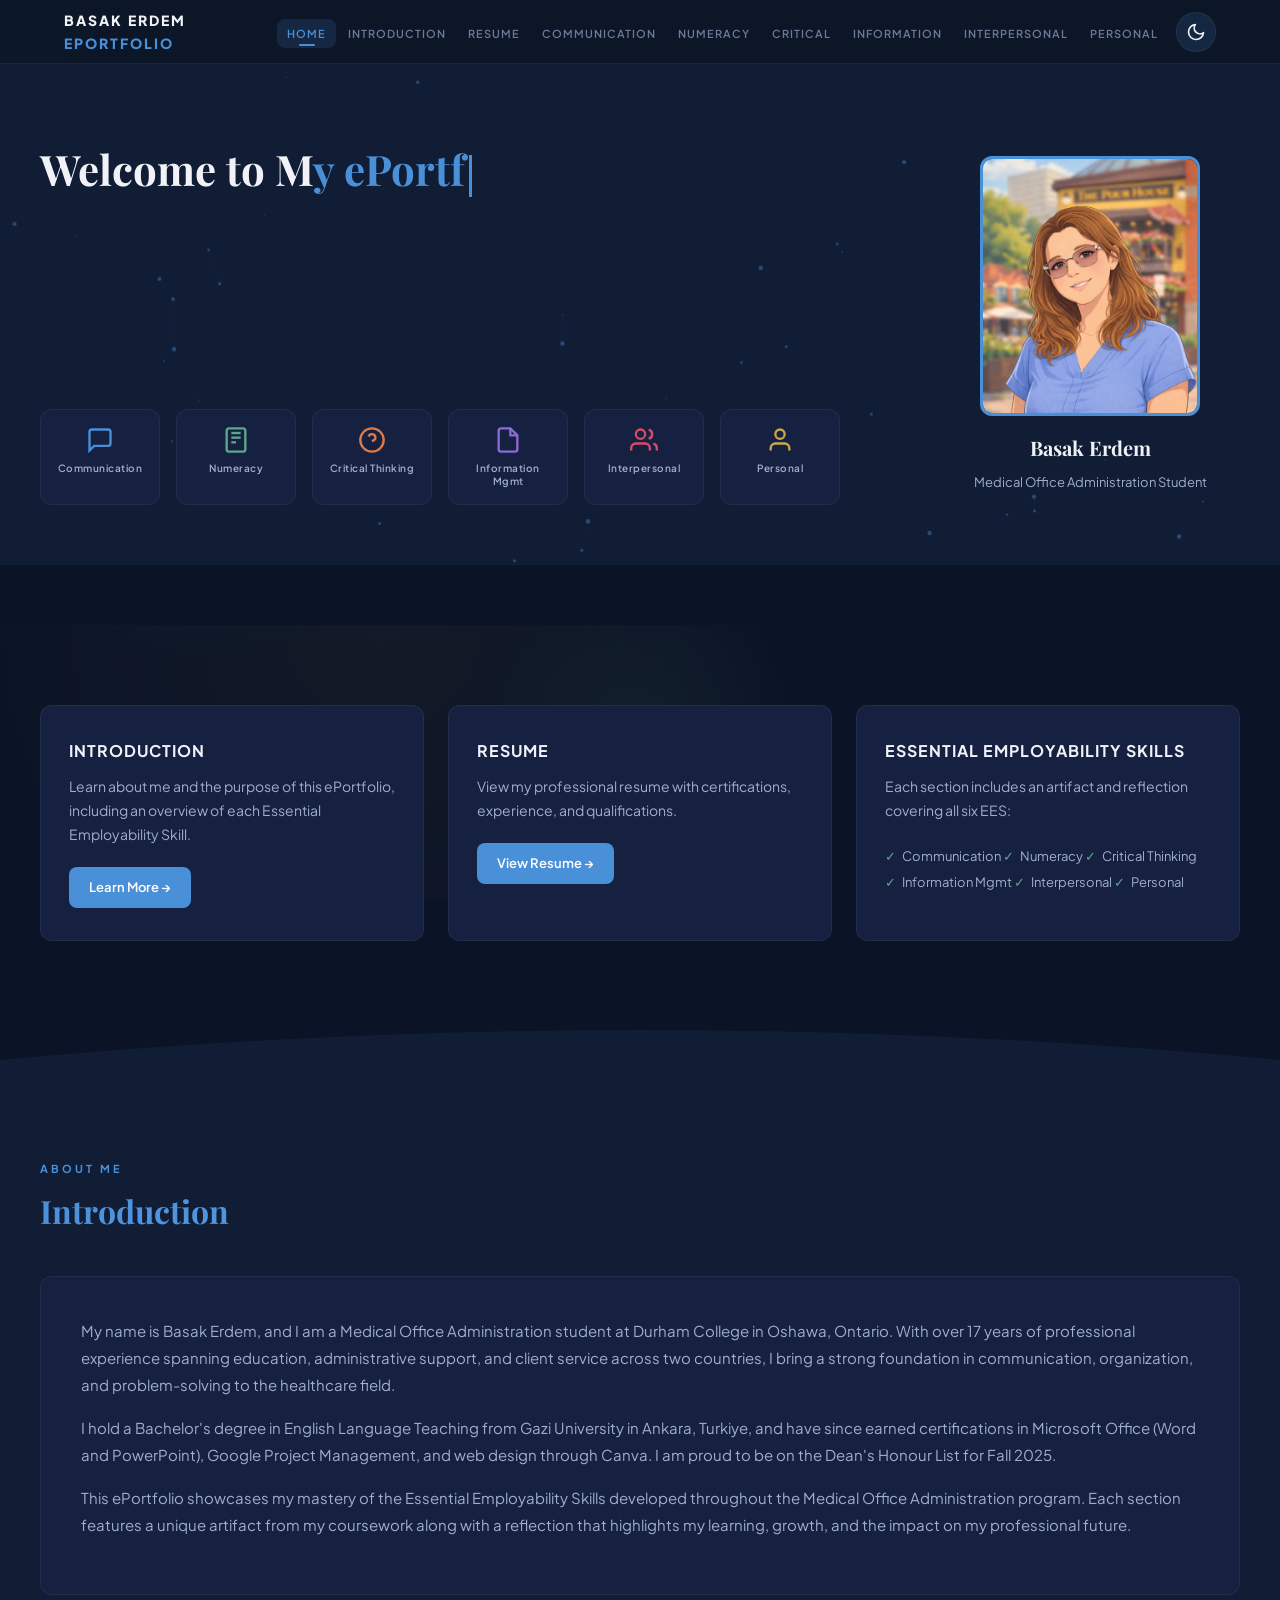
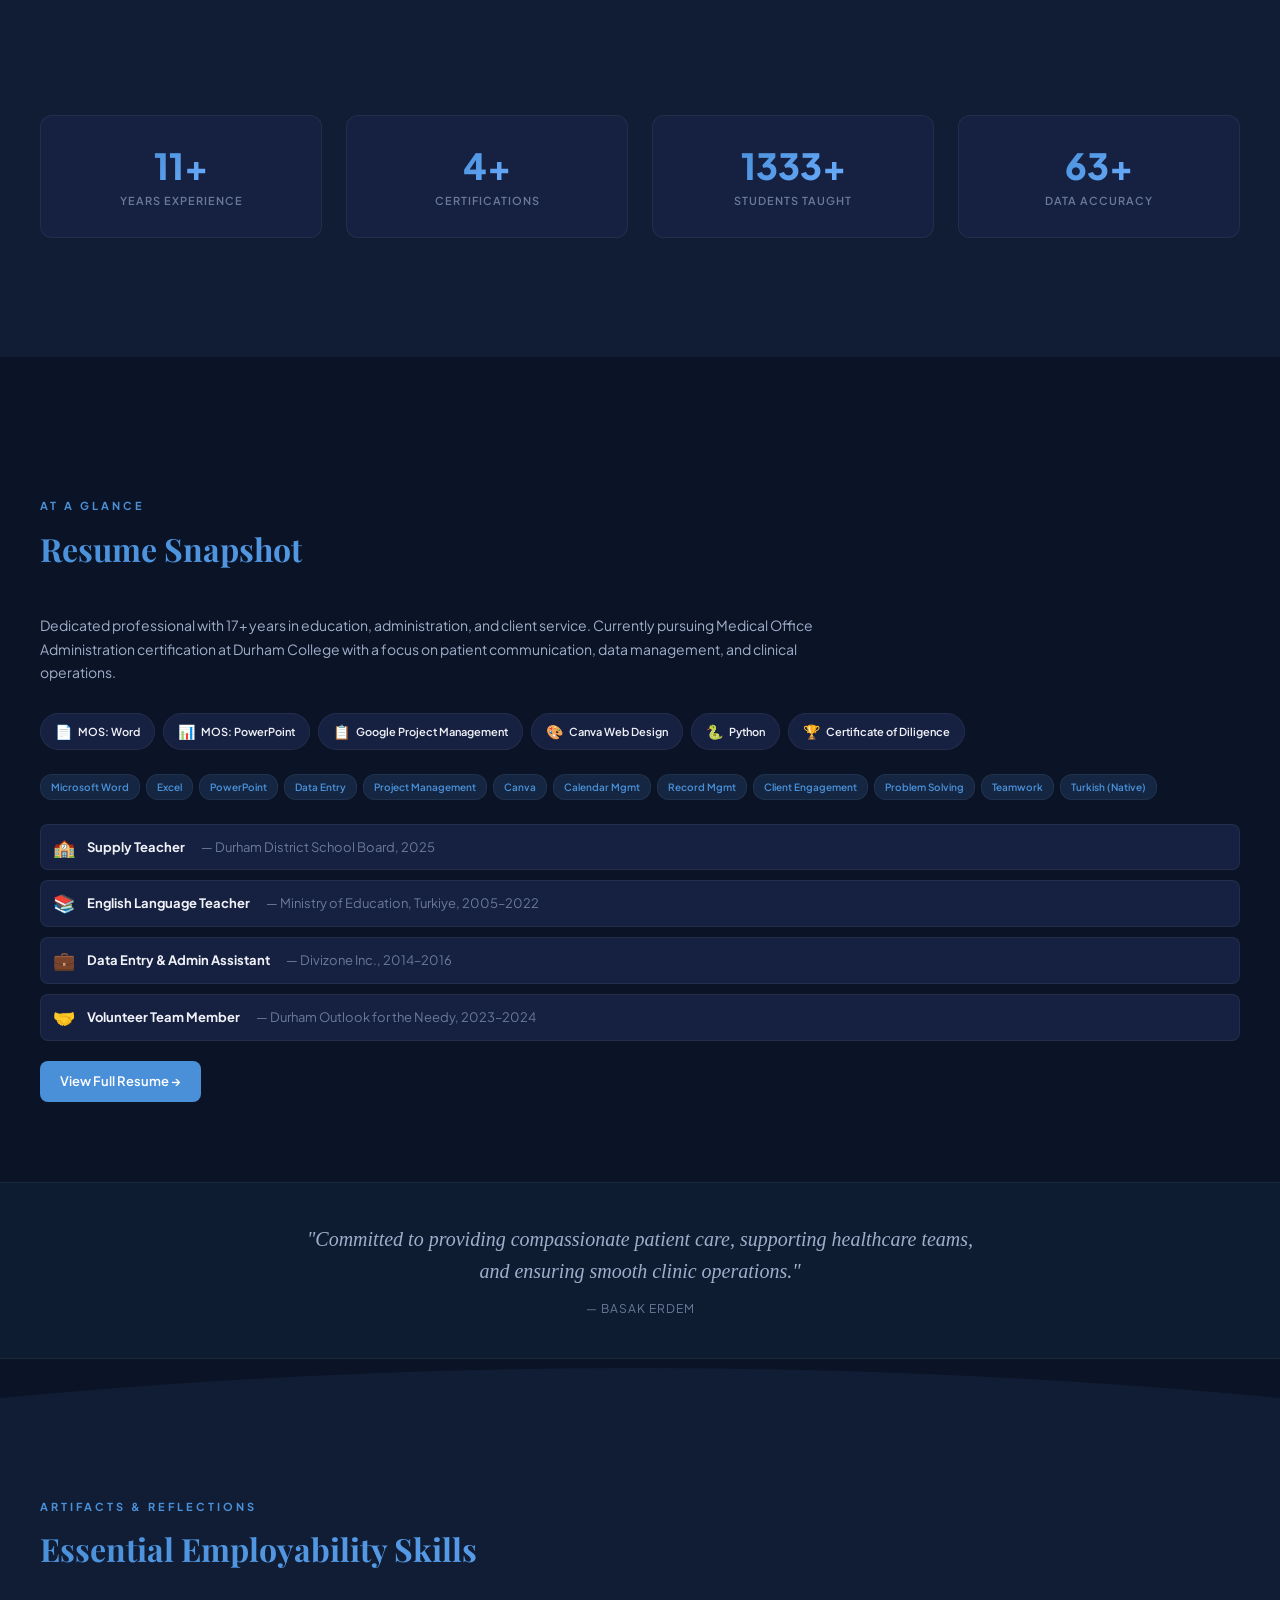
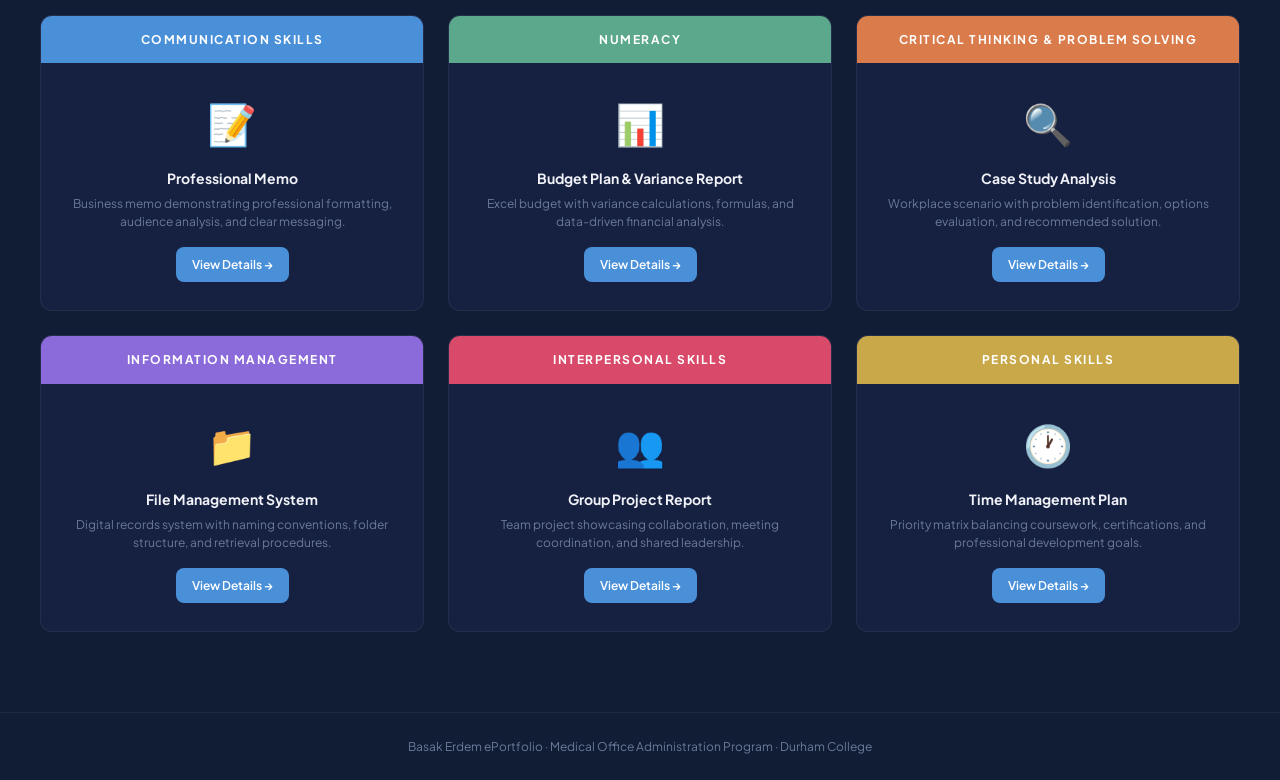
==== commit 8e1faa4e: "Updated to v1.0" ====
--- a/index.html
+++ b/index.html
@@ -3,10 +3,13 @@
 <head>
 <meta charset="UTF-8">
 <meta name="viewport" content="width=device-width, initial-scale=1.0">
+<meta http-equiv="Cache-Control" content="no-cache, no-store, must-revalidate">
+<meta http-equiv="Pragma" content="no-cache">
+<meta http-equiv="Expires" content="0">
 <title>Basak Erdem ePortfolio</title>
 <link rel="preconnect" href="https://fonts.googleapis.com">
 <link href="https://fonts.googleapis.com/css2?family=Plus+Jakarta+Sans:wght@400;500;600;700;800&family=Playfair+Display:wght@600;700&display=swap" rel="stylesheet">
-<link rel="stylesheet" href="styles.css">
+<link rel="stylesheet" href="styles.css?v=1.0">
 <style>
 /* Index-only: stronger fixed parallax backgrounds */
 .parallax-section::before{opacity:1 !important}
--- a/styles.css
+++ b/styles.css
@@ -51,9 +51,9 @@
 .parallax-inner{max-width:var(--max-width);margin:0 auto;position:relative;z-index:2}
 
 /* Fixed gradient overlay — creates parallax illusion */
-.parallax-section::before{content:'';position:absolute;top:-20%;left:-10%;right:-10%;bottom:-20%;background-attachment:fixed;background-size:100% 100%;background-repeat:no-repeat;pointer-events:none;z-index:0;opacity:0.5}
-.parallax-section.bg-primary::before{background-image:radial-gradient(ellipse at 20% 50%,rgba(74,144,217,0.06) 0%,transparent 60%),radial-gradient(ellipse at 80% 30%,rgba(139,106,217,0.04) 0%,transparent 50%)}
-.parallax-section.bg-secondary::before{background-image:radial-gradient(ellipse at 70% 60%,rgba(91,168,140,0.05) 0%,transparent 50%),radial-gradient(ellipse at 30% 20%,rgba(74,144,217,0.04) 0%,transparent 60%)}
+.parallax-section::before{content:'';position:absolute;top:-20%;left:-10%;right:-10%;bottom:-20%;background-attachment:fixed;background-size:100% 100%;background-repeat:no-repeat;pointer-events:none;z-index:0;opacity:1}
+.parallax-section.bg-primary::before{background-image:radial-gradient(ellipse 350px 350px at 20% 50%,rgba(74,144,217,0.18) 0%,transparent 100%),radial-gradient(ellipse 280px 280px at 80% 30%,rgba(139,106,217,0.14) 0%,transparent 100%)}
+.parallax-section.bg-secondary::before{background-image:radial-gradient(ellipse 300px 300px at 70% 60%,rgba(91,168,140,0.16) 0%,transparent 100%),radial-gradient(ellipse 320px 320px at 30% 20%,rgba(74,144,217,0.14) 0%,transparent 100%)}
 [data-theme="light"] .parallax-section::before{opacity:0.7}
 
 /* Floating Decorative Elements */
